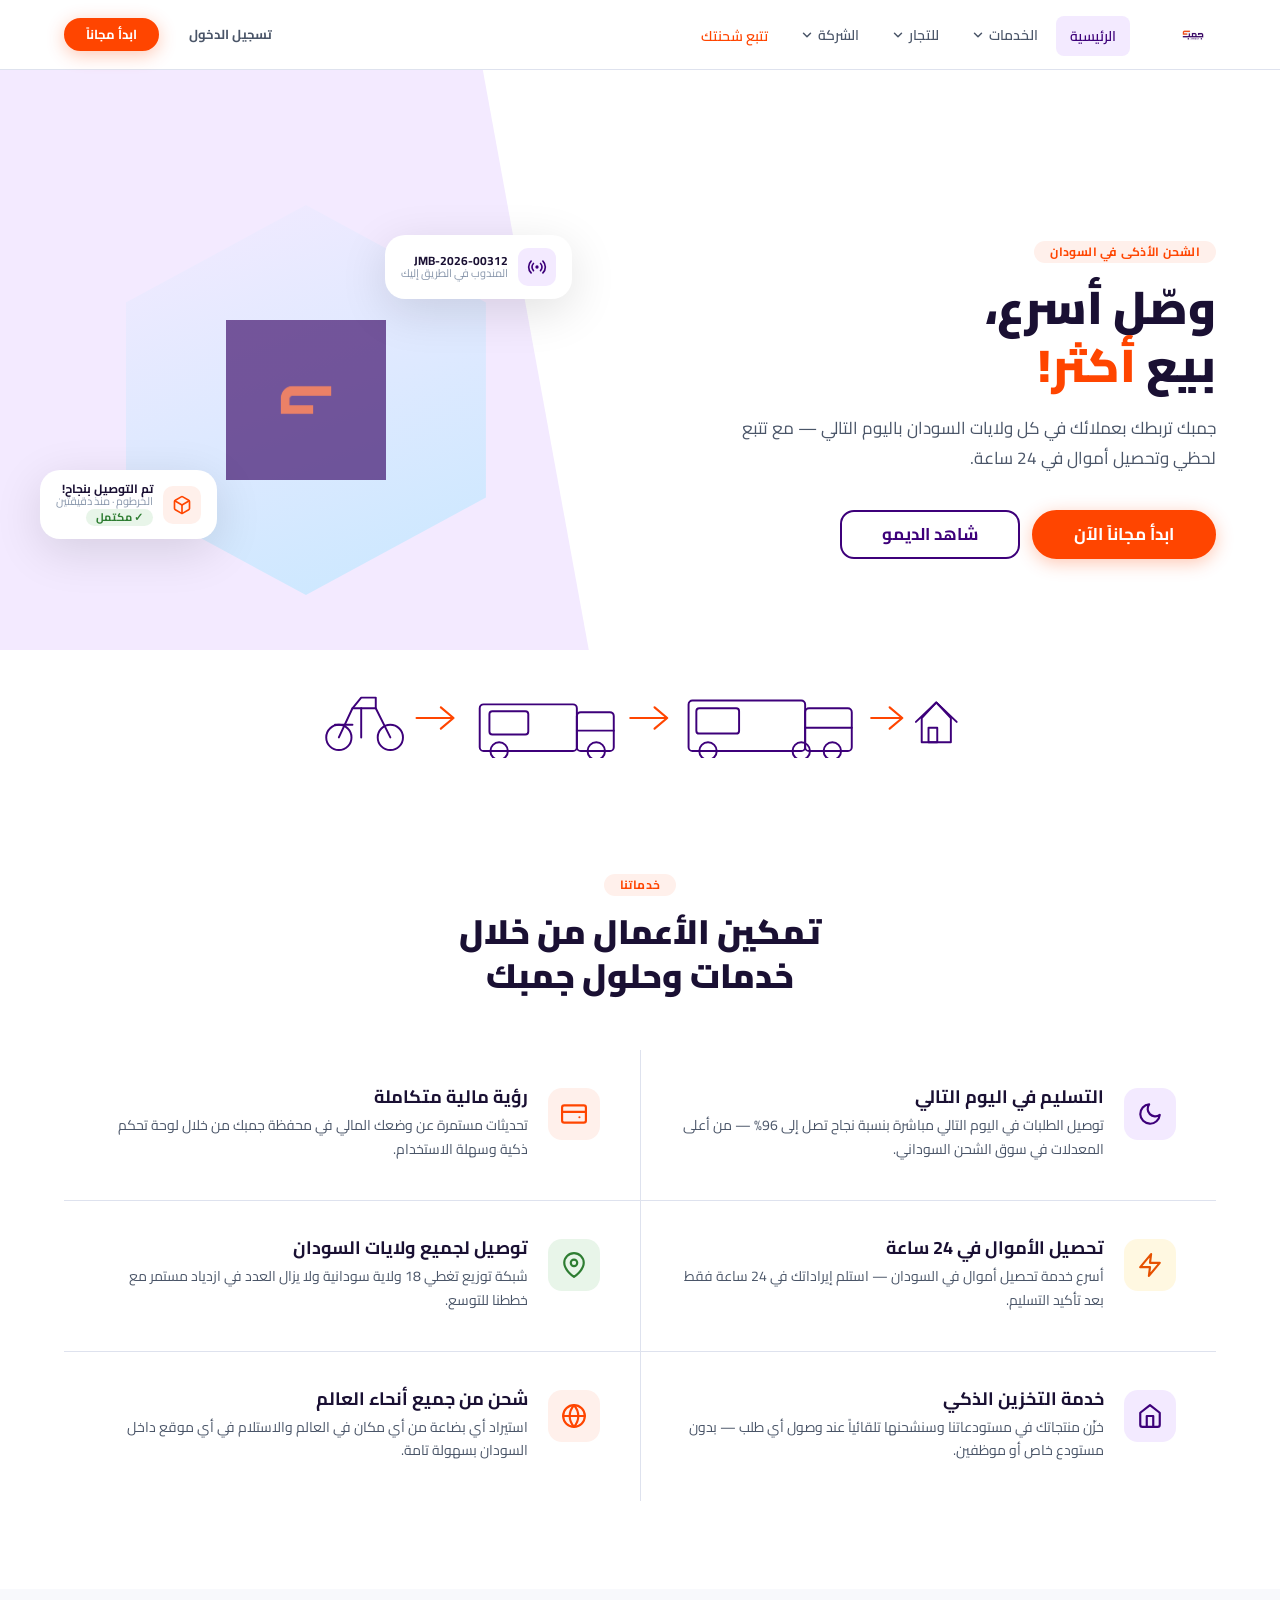
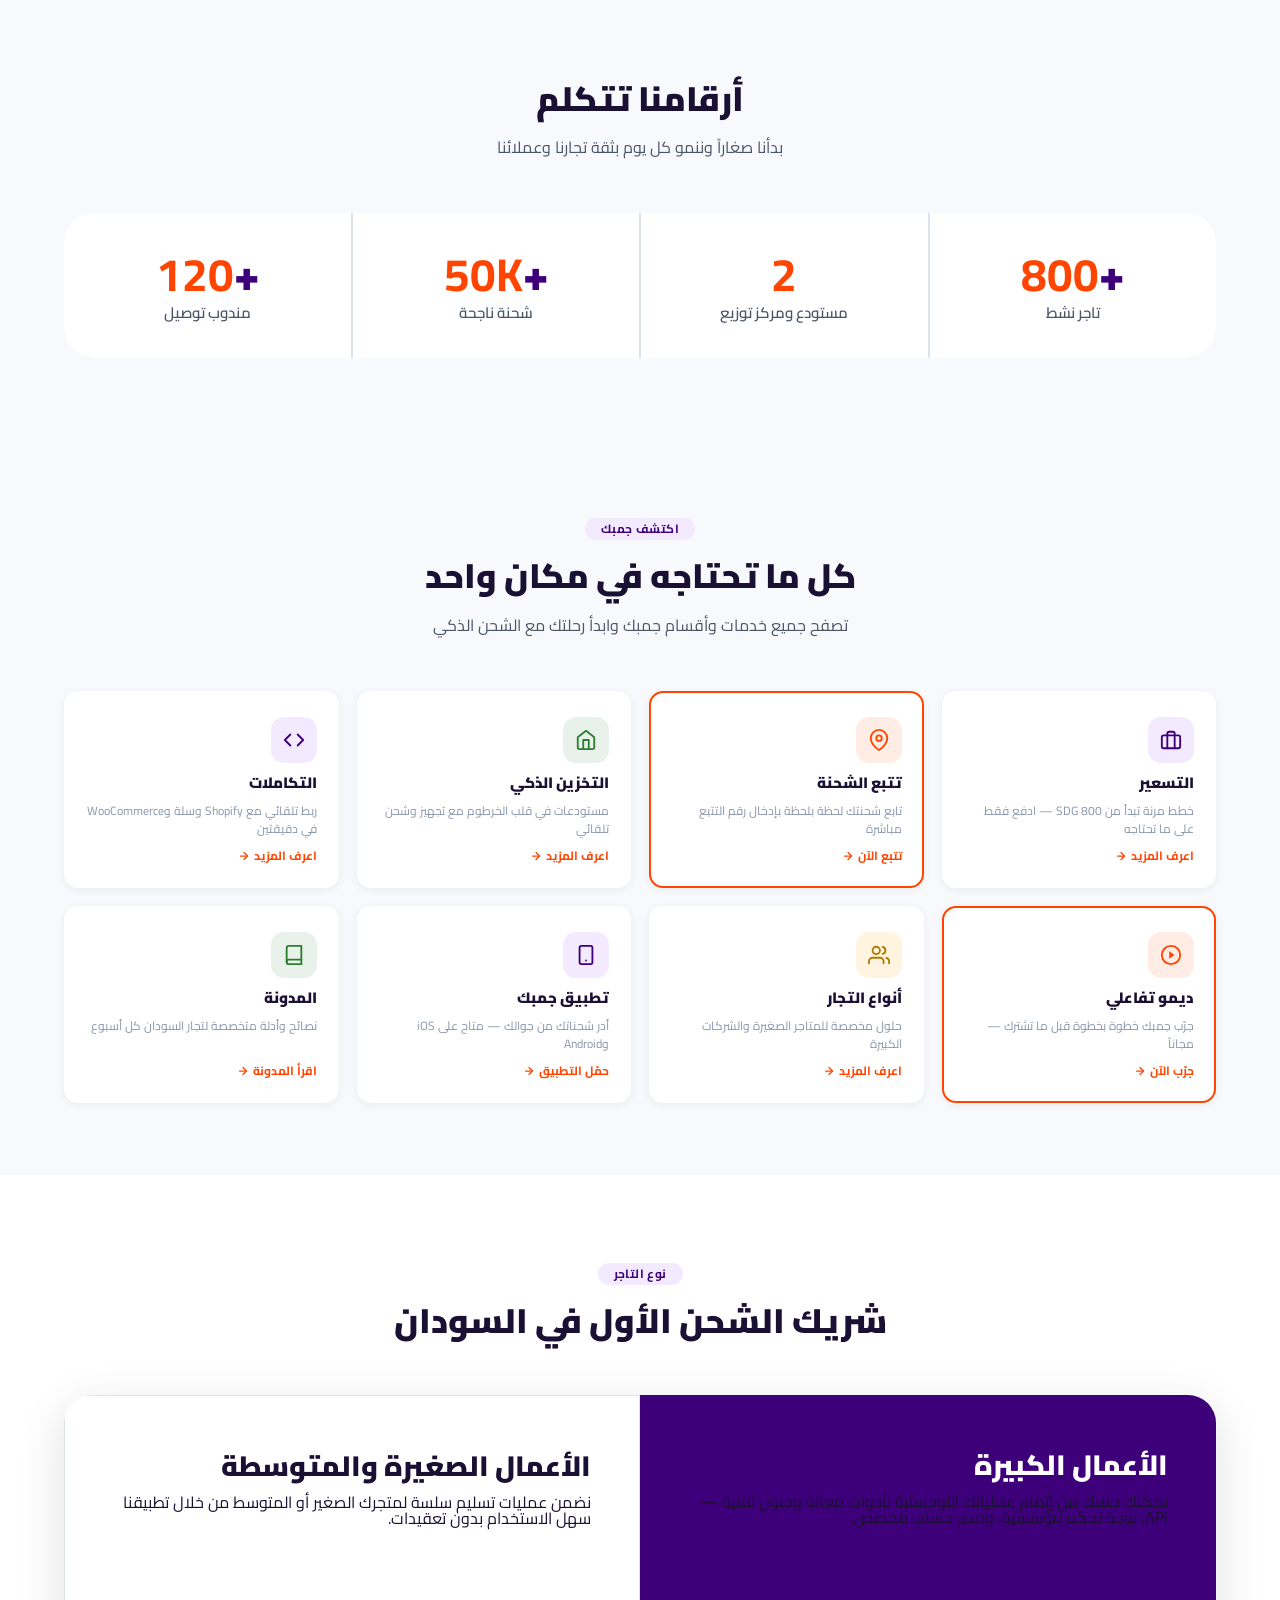
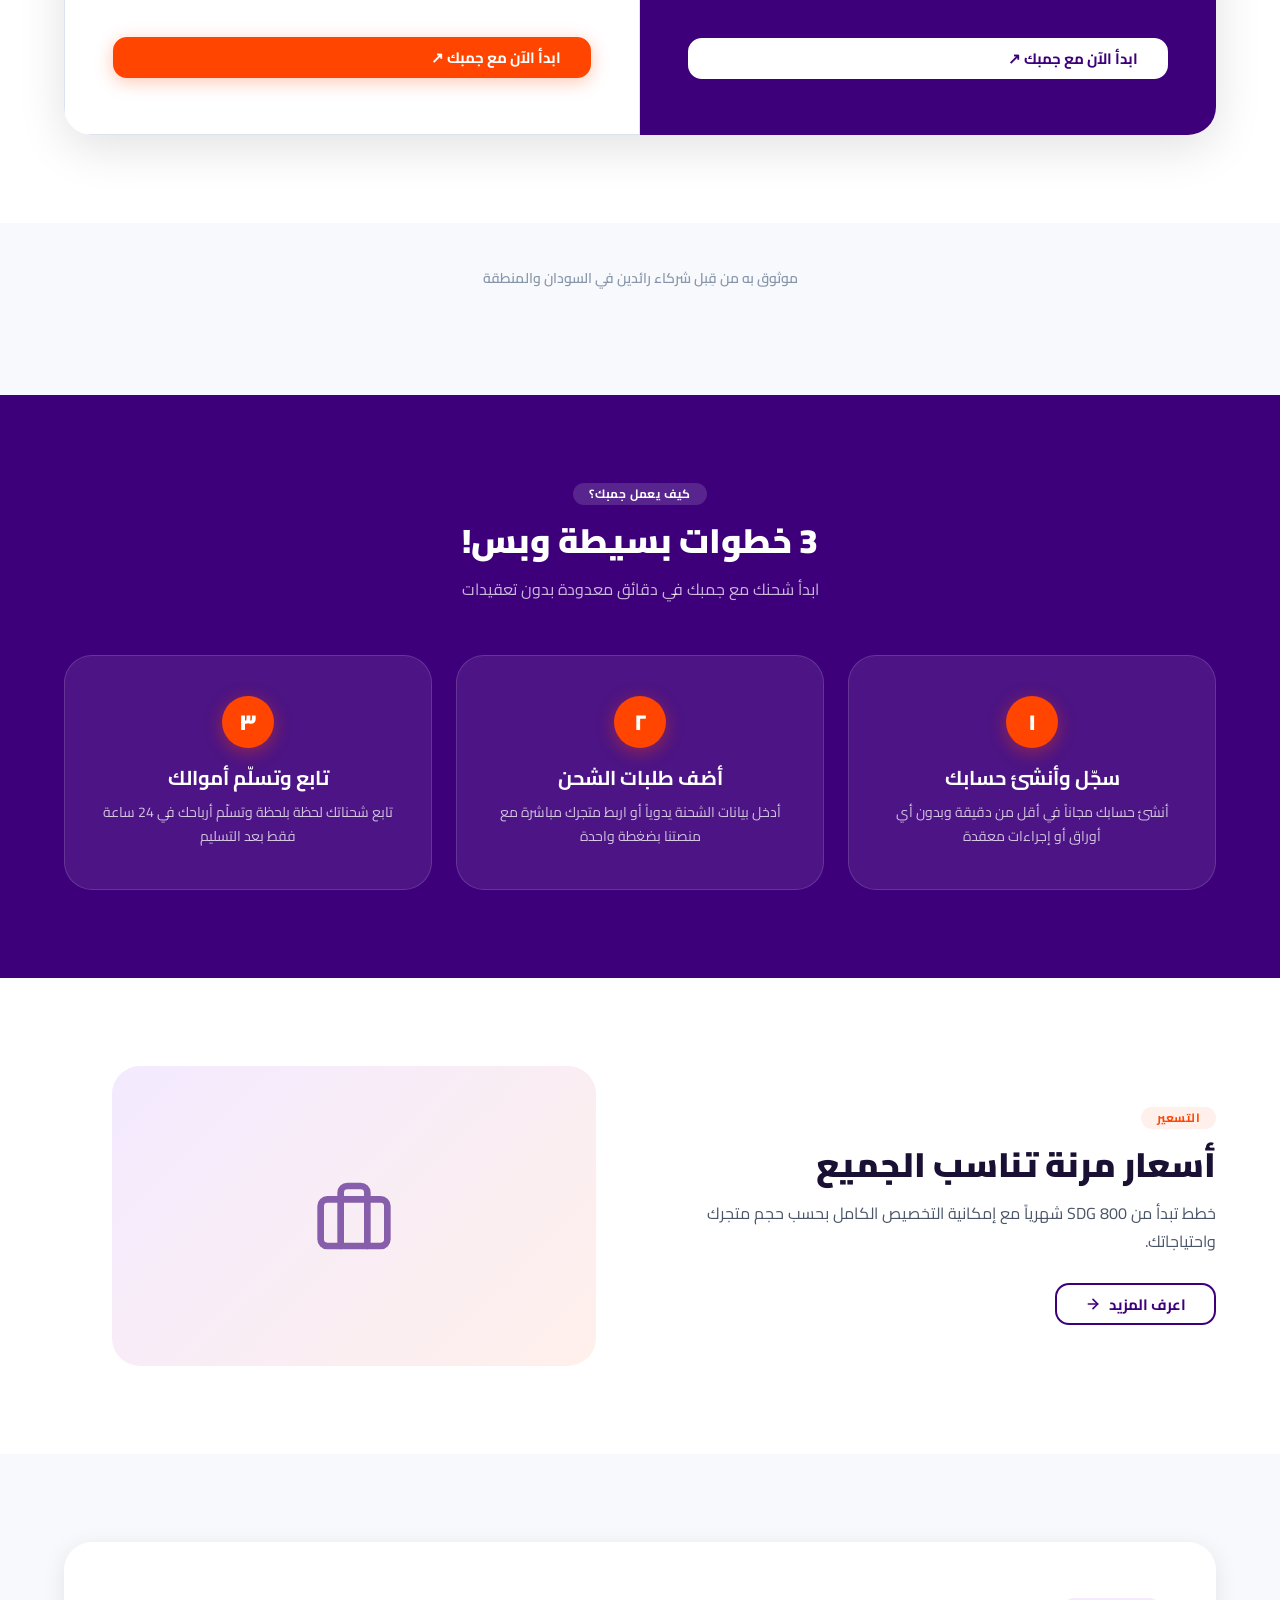
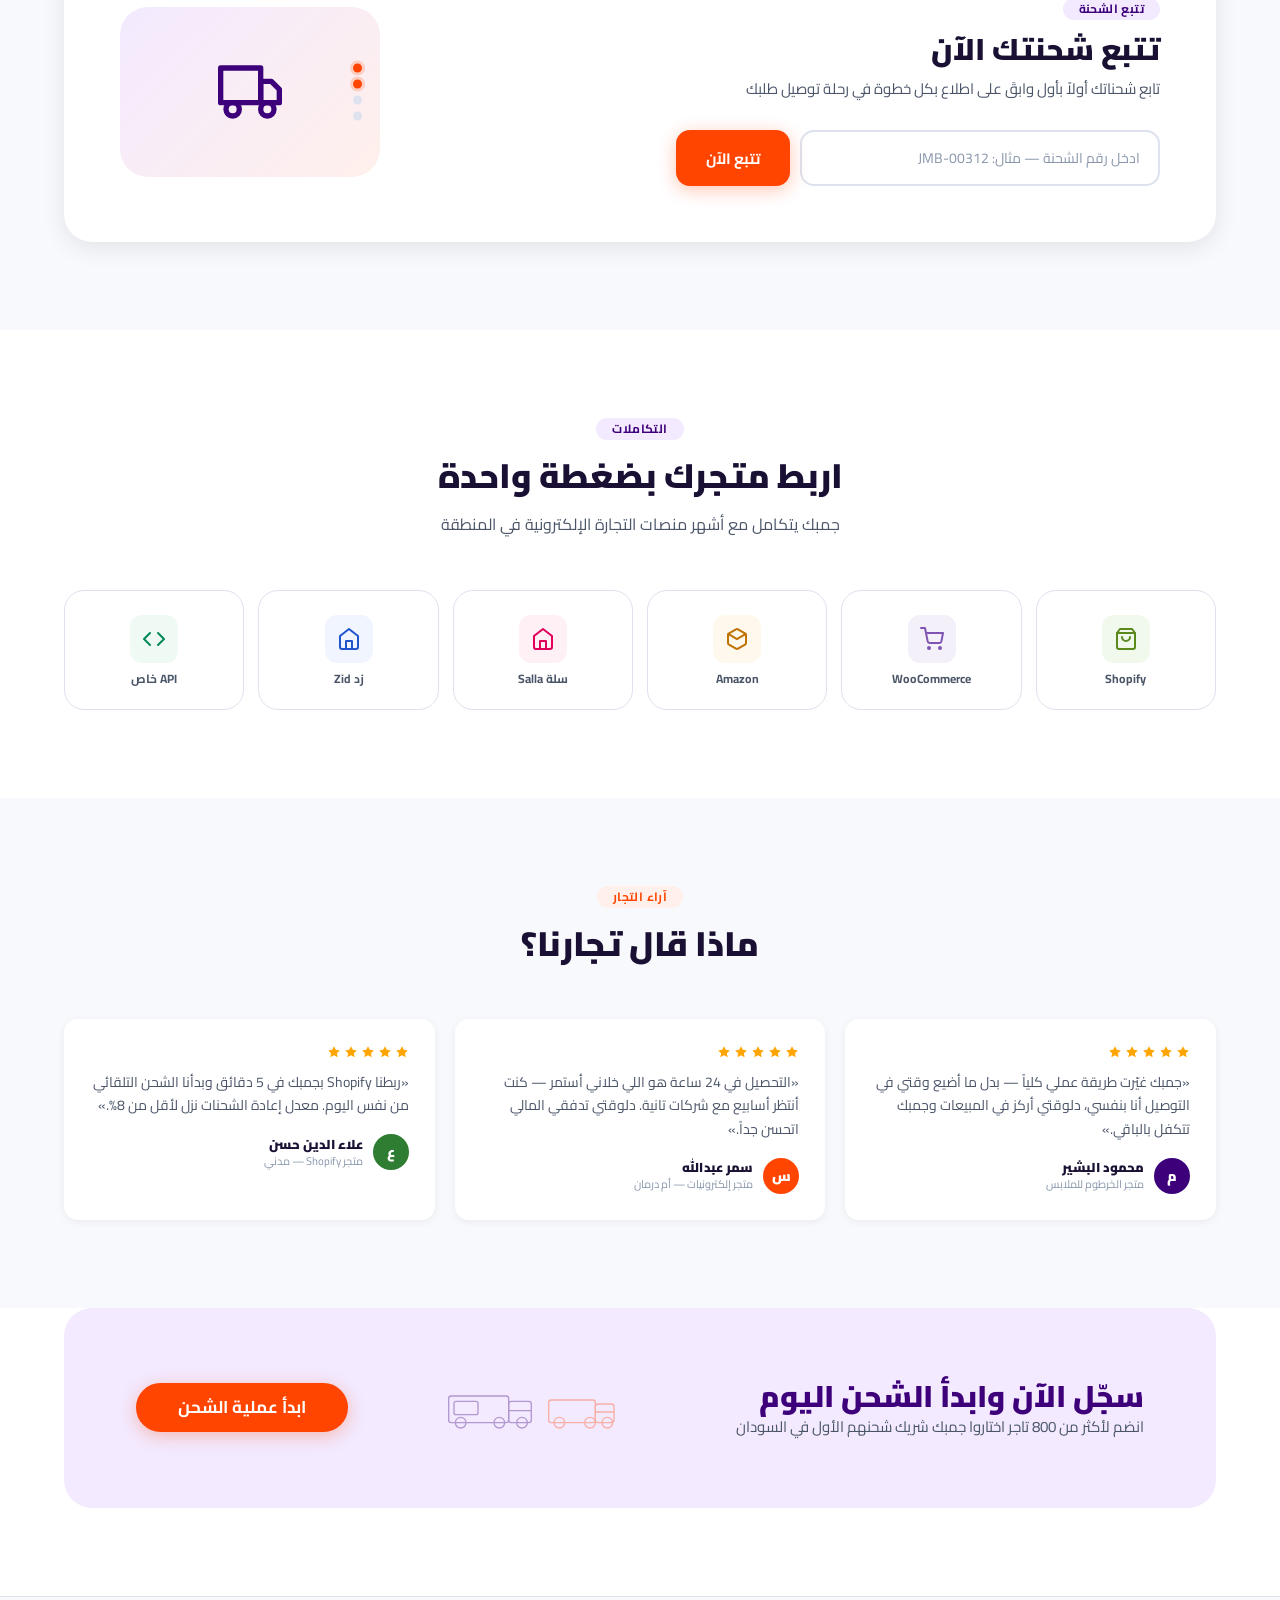
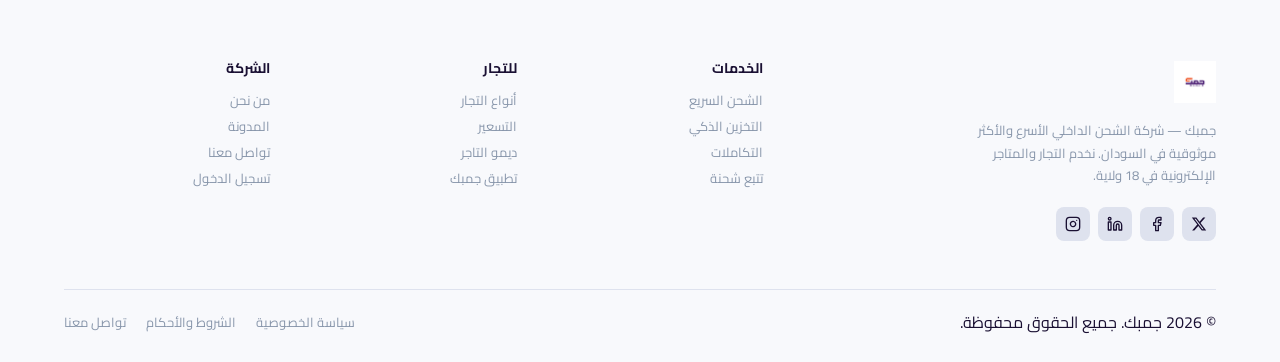
==== index.html @ 905ba047 "🚀 Initial commit — Jambak website (13 pages) Complete Arabic RTL website for Jambak Sudan shipping c" ====
<!DOCTYPE html>
<html lang="ar" dir="rtl">
<head>
  <meta charset="UTF-8" />
  <meta name="viewport" content="width=device-width, initial-scale=1.0" />
  <title>جمبك | شركة الشحن الأولى في السودان</title>
  <link rel="preconnect" href="https://fonts.googleapis.com" />
  <link rel="preconnect" href="https://fonts.gstatic.com" crossorigin />
  <link href="https://fonts.googleapis.com/css2?family=Cairo:wght@400;500;600;700;900&display=swap" rel="stylesheet" />
  <link rel="stylesheet" href="base.css" />

  <svg style="display:none" aria-hidden="true" xmlns="http://www.w3.org/2000/svg">
    <defs>
      <symbol id="ic-moon"      viewBox="0 0 24 24" fill="none" stroke="currentColor" stroke-width="2" stroke-linecap="round" stroke-linejoin="round"><path d="M21 12.79A9 9 0 1 1 11.21 3 7 7 0 0 0 21 12.79z"/></symbol>
      <symbol id="ic-wallet"    viewBox="0 0 24 24" fill="none" stroke="currentColor" stroke-width="2" stroke-linecap="round" stroke-linejoin="round"><rect x="1" y="4" width="22" height="16" rx="2" ry="2"/><line x1="1" y1="10" x2="23" y2="10"/><circle cx="17" cy="15" r="1" fill="currentColor" stroke="none"/></symbol>
      <symbol id="ic-zap"       viewBox="0 0 24 24" fill="none" stroke="currentColor" stroke-width="2" stroke-linecap="round" stroke-linejoin="round"><polygon points="13 2 3 14 12 14 11 22 21 10 12 10 13 2"/></symbol>
      <symbol id="ic-map-pin"   viewBox="0 0 24 24" fill="none" stroke="currentColor" stroke-width="2" stroke-linecap="round" stroke-linejoin="round"><path d="M21 10c0 7-9 13-9 13s-9-6-9-13a9 9 0 0 1 18 0z"/><circle cx="12" cy="10" r="3"/></symbol>
      <symbol id="ic-warehouse" viewBox="0 0 24 24" fill="none" stroke="currentColor" stroke-width="2" stroke-linecap="round" stroke-linejoin="round"><path d="M3 9l9-7 9 7v11a2 2 0 0 1-2 2H5a2 2 0 0 1-2-2z"/><polyline points="9 22 9 12 15 12 15 22"/></symbol>
      <symbol id="ic-globe"     viewBox="0 0 24 24" fill="none" stroke="currentColor" stroke-width="2" stroke-linecap="round" stroke-linejoin="round"><circle cx="12" cy="12" r="10"/><line x1="2" y1="12" x2="22" y2="12"/><path d="M12 2a15.3 15.3 0 0 1 4 10 15.3 15.3 0 0 1-4 10 15.3 15.3 0 0 1-4-10 15.3 15.3 0 0 1 4-10z"/></symbol>
      <symbol id="ic-package"   viewBox="0 0 24 24" fill="none" stroke="currentColor" stroke-width="2" stroke-linecap="round" stroke-linejoin="round"><path d="M21 16V8a2 2 0 0 0-1-1.73l-7-4a2 2 0 0 0-2 0l-7 4A2 2 0 0 0 3 8v8a2 2 0 0 0 1 1.73l7 4a2 2 0 0 0 2 0l7-4A2 2 0 0 0 21 16z"/><polyline points="3.27 6.96 12 12.01 20.73 6.96"/><line x1="12" y1="22.08" x2="12" y2="12"/></symbol>
      <symbol id="ic-signal"    viewBox="0 0 24 24" fill="none" stroke="currentColor" stroke-width="2" stroke-linecap="round" stroke-linejoin="round"><circle cx="12" cy="12" r="2" fill="currentColor" stroke="none"/><path d="M16.24 7.76a6 6 0 0 1 0 8.49"/><path d="M7.76 7.76a6 6 0 0 0 0 8.49"/><path d="M19.07 4.93a10 10 0 0 1 0 14.14"/><path d="M4.93 4.93a10 10 0 0 0 0 14.14"/></symbol>
      <symbol id="ic-truck"     viewBox="0 0 24 24" fill="none" stroke="currentColor" stroke-width="2" stroke-linecap="round" stroke-linejoin="round"><rect x="1" y="3" width="15" height="13"/><polygon points="16 8 20 8 23 11 23 16 16 16 16 8"/><circle cx="5.5" cy="18.5" r="2.5"/><circle cx="18.5" cy="18.5" r="2.5"/></symbol>
      <symbol id="ic-briefcase" viewBox="0 0 24 24" fill="none" stroke="currentColor" stroke-width="2" stroke-linecap="round" stroke-linejoin="round"><rect x="2" y="7" width="20" height="14" rx="2" ry="2"/><path d="M16 21V5a2 2 0 0 0-2-2h-4a2 2 0 0 0-2 2v16"/></symbol>
      <symbol id="ic-check"     viewBox="0 0 24 24" fill="none" stroke="currentColor" stroke-width="3" stroke-linecap="round" stroke-linejoin="round"><polyline points="20 6 9 17 4 12"/></symbol>
      <symbol id="ic-arrow"     viewBox="0 0 24 24" fill="none" stroke="currentColor" stroke-width="2.5" stroke-linecap="round" stroke-linejoin="round"><line x1="5" y1="12" x2="19" y2="12"/><polyline points="12 5 19 12 12 19"/></symbol>
      <symbol id="ic-bag"       viewBox="0 0 24 24" fill="none" stroke="currentColor" stroke-width="2" stroke-linecap="round" stroke-linejoin="round"><path d="M6 2L3 6v14a2 2 0 0 0 2 2h14a2 2 0 0 0 2-2V6l-3-4z"/><line x1="3" y1="6" x2="21" y2="6"/><path d="M16 10a4 4 0 0 1-8 0"/></symbol>
      <symbol id="ic-cart"      viewBox="0 0 24 24" fill="none" stroke="currentColor" stroke-width="2" stroke-linecap="round" stroke-linejoin="round"><circle cx="9" cy="21" r="1"/><circle cx="20" cy="21" r="1"/><path d="M1 1h4l2.68 13.39a2 2 0 0 0 2 1.61h9.72a2 2 0 0 0 2-1.61L23 6H6"/></symbol>
      <symbol id="ic-box"       viewBox="0 0 24 24" fill="none" stroke="currentColor" stroke-width="2" stroke-linecap="round" stroke-linejoin="round"><path d="M21 16V8a2 2 0 0 0-1-1.73l-7-4a2 2 0 0 0-2 0l-7 4A2 2 0 0 0 3 8v8a2 2 0 0 0 1 1.73l7 4a2 2 0 0 0 2 0l7-4A2 2 0 0 0 21 16z"/><polyline points="3.27 6.96 12 12.01 20.73 6.96"/></symbol>
      <symbol id="ic-store"     viewBox="0 0 24 24" fill="none" stroke="currentColor" stroke-width="2" stroke-linecap="round" stroke-linejoin="round"><path d="M3 9l9-7 9 7v11a2 2 0 0 1-2 2H5a2 2 0 0 1-2-2z"/><rect x="9" y="14" width="6" height="8"/></symbol>
      <symbol id="ic-code"      viewBox="0 0 24 24" fill="none" stroke="currentColor" stroke-width="2" stroke-linecap="round" stroke-linejoin="round"><polyline points="16 18 22 12 16 6"/><polyline points="8 6 2 12 8 18"/></symbol>
      <symbol id="ic-x"         viewBox="0 0 24 24" fill="currentColor"><path d="M18.244 2.25h3.308l-7.227 8.26 8.502 11.24H16.17l-5.214-6.817L4.99 21.75H1.68l7.73-8.835L1.254 2.25H8.08l4.713 6.231zm-1.161 17.52h1.833L7.084 4.126H5.117z"/></symbol>
      <symbol id="ic-fb"        viewBox="0 0 24 24" fill="none" stroke="currentColor" stroke-width="2" stroke-linecap="round" stroke-linejoin="round"><path d="M18 2h-3a5 5 0 0 0-5 5v3H7v4h3v8h4v-8h3l1-4h-4V7a1 1 0 0 1 1-1h3z"/></symbol>
      <symbol id="ic-li"        viewBox="0 0 24 24" fill="none" stroke="currentColor" stroke-width="2" stroke-linecap="round" stroke-linejoin="round"><path d="M16 8a6 6 0 0 1 6 6v7h-4v-7a2 2 0 0 0-2-2 2 2 0 0 0-2 2v7h-4v-7a6 6 0 0 1 6-6z"/><rect x="2" y="9" width="4" height="12"/><circle cx="4" cy="4" r="2"/></symbol>
      <symbol id="ic-ig"        viewBox="0 0 24 24" fill="none" stroke="currentColor" stroke-width="2" stroke-linecap="round" stroke-linejoin="round"><rect x="2" y="2" width="20" height="20" rx="5" ry="5"/><path d="M16 11.37A4 4 0 1 1 12.63 8 4 4 0 0 1 16 11.37z"/><line x1="17.5" y1="6.5" x2="17.51" y2="6.5"/></symbol>
      <symbol id="ic-phone"     viewBox="0 0 24 24" fill="none" stroke="currentColor" stroke-width="2" stroke-linecap="round" stroke-linejoin="round"><rect x="5" y="2" width="14" height="20" rx="2" ry="2"/><line x1="12" y1="18" x2="12.01" y2="18"/></symbol>
      <symbol id="ic-book"      viewBox="0 0 24 24" fill="none" stroke="currentColor" stroke-width="2" stroke-linecap="round" stroke-linejoin="round"><path d="M4 19.5A2.5 2.5 0 0 1 6.5 17H20"/><path d="M6.5 2H20v20H6.5A2.5 2.5 0 0 1 4 19.5v-15A2.5 2.5 0 0 1 6.5 2z"/></symbol>
      <symbol id="ic-play"      viewBox="0 0 24 24" fill="currentColor"><circle cx="12" cy="12" r="10" fill="none" stroke="currentColor" stroke-width="2"/><polygon points="10,8 16,12 10,16"/></symbol>
      <symbol id="ic-users"     viewBox="0 0 24 24" fill="none" stroke="currentColor" stroke-width="2" stroke-linecap="round" stroke-linejoin="round"><path d="M17 21v-2a4 4 0 0 0-4-4H5a4 4 0 0 0-4 4v2"/><circle cx="9" cy="7" r="4"/><path d="M23 21v-2a4 4 0 0 0-3-3.87"/><path d="M16 3.13a4 4 0 0 1 0 7.75"/></symbol>
      <symbol id="ic-star"      viewBox="0 0 24 24" fill="currentColor"><polygon points="12 2 15.09 8.26 22 9.27 17 14.14 18.18 21.02 12 17.77 5.82 21.02 7 14.14 2 9.27 8.91 8.26 12 2"/></symbol>
      <symbol id="ic-chevron"   viewBox="0 0 24 24" fill="none" stroke="currentColor" stroke-width="2.5" stroke-linecap="round" stroke-linejoin="round"><polyline points="6 9 12 15 18 9"/></symbol>
    </defs>
  </svg>

  <style>
    /* ── NAV DROPDOWN ── */
    .nav-item-dd { position: relative; }
    .nav-item-dd > a { display: flex; align-items: center; gap: 4px; }
    .nav-item-dd > a svg { width: 14px; height: 14px; transition: transform .2s; }
    .nav-item-dd:hover > a svg { transform: rotate(180deg); }
    .dropdown {
      position: absolute; top: calc(100% + 10px); right: 0;
      background: var(--white); border-radius: var(--radius-md);
      box-shadow: 0 12px 40px rgba(61,0,122,.14);
      border: 1.5px solid var(--gray-mid);
      min-width: 220px; padding: 8px;
      opacity: 0; pointer-events: none; transform: translateY(-8px);
      transition: opacity .2s, transform .2s;
      z-index: 200;
    }
    .nav-item-dd:hover .dropdown { opacity: 1; pointer-events: auto; transform: translateY(0); }
    .dropdown a {
      display: flex; align-items: center; gap: 10px;
      padding: 10px 12px; border-radius: 8px;
      font-size: 13px; font-weight: 700; color: var(--text-mid);
      transition: var(--transition);
    }
    .dropdown a:hover { background: var(--purple-light); color: var(--purple); }
    .dropdown a svg { width: 16px; height: 16px; flex-shrink: 0; }
    .dropdown-sep { height: 1px; background: var(--gray-mid); margin: 6px 0; }

    /* ── HERO ── */
    .hero {
      display: flex; align-items: center; justify-content: space-between;
      padding: 80px 64px 0; min-height: 580px;
      position: relative; overflow: hidden; background: var(--white);
    }
    .hero::after {
      content: ''; position: absolute;
      left: 0; top: 0; bottom: 0; width: 46%;
      background: var(--purple-light);
      clip-path: polygon(0 0, 82% 0, 100% 100%, 0 100%);
      z-index: 0;
    }
    .hero-text { flex: 1; max-width: 520px; position: relative; z-index: 1; }
    .hero-text h1 { font-size: 46px; font-weight: 900; line-height: 1.25; color: var(--text); margin-bottom: 20px; }
    .hero-text h1 em { font-style: normal; color: var(--orange); }
    .hero-text p { font-size: 17px; color: var(--text-mid); line-height: 1.75; margin-bottom: 36px; }
    .hero-btns { display: flex; gap: 12px; flex-wrap: wrap; }

    .hero-visual { flex: 0 0 42%; position: relative; z-index: 1; display: flex; align-items: flex-end; justify-content: center; }
    .hex-frame { width: 360px; height: 390px; clip-path: polygon(50% 0%,100% 25%,100% 75%,50% 100%,0% 75%,0% 25%); overflow: hidden; background: var(--gray); display: flex; align-items: center; justify-content: center; }
    .hex-frame-inner { width: 100%; height: 100%; background: linear-gradient(160deg, var(--purple-light) 0%, #c9e8ff 100%); display: flex; align-items: center; justify-content: center; }
    .hex-frame-inner img { width: 160px; opacity: .65; }

    .hero-tag { position: absolute; background: var(--white); border-radius: var(--radius-lg); padding: 13px 16px; box-shadow: var(--shadow-lg); display: flex; align-items: center; gap: 10px; animation: float 3s ease-in-out infinite; }
    .hero-tag.t1 { bottom: 56px; left: -24px; }
    .hero-tag.t2 { top: 30px; right: -24px; animation-delay: 1.5s; }
    .htag-icon { width: 38px; height: 38px; border-radius: 10px; display: flex; align-items: center; justify-content: center; flex-shrink: 0; }
    .htag-icon svg { width: 20px; height: 20px; }
    .htag-icon.orange { background: var(--orange-light); color: var(--orange); }
    .htag-icon.purple { background: var(--purple-light); color: var(--purple); }
    .htag-info h5 { font-size: 12px; font-weight: 700; color: var(--text); margin-bottom: 1px; }
    .htag-info p  { font-size: 11px; color: var(--text-light); }
    @keyframes float { 0%,100%{transform:translateY(0)} 50%{transform:translateY(-9px)} }

    /* ── DELIVERY BAR ── */
    .delivery-bar { display: flex; align-items: center; justify-content: center; padding: 28px 64px; background: var(--white); }
    .delivery-bar svg { width: min(680px,90vw); height: 80px; }

    /* ── SERVICES GRID ── */
    .services-grid { display: grid; grid-template-columns: 1fr 1fr; column-gap: 0; row-gap: 0; }
    .svc-item { display: flex; gap: 20px; align-items: flex-start; padding: 38px 40px; border-bottom: 1px solid var(--gray-mid); }
    .svc-item:nth-child(odd)  { border-left: 1px solid var(--gray-mid); }
    .svc-item:nth-last-child(-n+2) { border-bottom: 0; }
    .svc-icon { width: 52px; height: 52px; min-width: 52px; border-radius: 14px; display: flex; align-items: center; justify-content: center; }
    .svc-icon svg { width: 26px; height: 26px; }
    .svc-text h3 { font-size: 18px; font-weight: 700; color: var(--text); margin-bottom: 8px; }
    .svc-text p  { font-size: 14px; color: var(--text-mid); line-height: 1.7; }

    /* ── STATS ── */
    .stats-wrap { display: grid; grid-template-columns: repeat(4,1fr); gap: 2px; background: var(--gray-mid); border-radius: var(--radius-xl); overflow: hidden; }

    /* ── PAGES SHOWCASE ── */
    .pages-showcase { padding: 72px 64px; background: var(--bg); }
    .pages-grid { display: grid; grid-template-columns: repeat(4,1fr); gap: 18px; }
    .page-card {
      background: var(--white); border-radius: var(--radius-md);
      padding: 24px 20px; box-shadow: var(--shadow-sm);
      text-decoration: none; color: inherit;
      transition: transform var(--transition), box-shadow var(--transition), border-color var(--transition);
      border: 2px solid transparent;
      display: flex; flex-direction: column; gap: 12px;
    }
    .page-card:hover { transform: translateY(-4px); box-shadow: var(--shadow-md); border-color: var(--purple-light); }
    .page-card.featured-page { border-color: var(--orange); }
    .page-card.featured-page:hover { border-color: var(--orange-dim); }
    .pc-icon { width: 46px; height: 46px; border-radius: 13px; display: flex; align-items: center; justify-content: center; }
    .pc-icon svg { width: 22px; height: 22px; }
    .pc-icon.purple { background: var(--purple-light); color: var(--purple); }
    .pc-icon.orange { background: rgba(255,69,0,.1); color: var(--orange); }
    .pc-icon.green  { background: rgba(46,125,50,.1); color: #2E7D32; }
    .pc-icon.yellow { background: rgba(255,165,0,.12); color: #b07800; }
    .page-card h3 { font-size: 15px; font-weight: 900; color: var(--text); }
    .page-card p  { font-size: 12px; color: var(--text-light); line-height: 1.5; flex: 1; }
    .page-card .pc-link { font-size: 12px; font-weight: 700; color: var(--orange); display: flex; align-items: center; gap: 4px; }
    .page-card .pc-link svg { width: 12px; height: 12px; }

    /* ── PRICING CARDS ── */
    .pricing-cards { display: grid; grid-template-columns: 1fr 1fr; border-radius: var(--radius-xl); overflow: hidden; box-shadow: var(--shadow-lg); }
    .p-card { padding: 56px 48px; display: flex; flex-direction: column; justify-content: space-between; min-height: 340px; }
    .p-card.dark  { background: var(--purple); }
    .p-card.light { background: var(--white); border: 1.5px solid var(--gray-mid); }
    .p-card h2 { font-size: 28px; font-weight: 900; margin-bottom: 14px; }
    .p-card.dark h2  { color: var(--white); }
    .p-card.light h2 { color: var(--text); }
    .p-card > p { font-size: 15px; line-height: 1.75; margin-bottom: 28px; }
    .p-card.dark  > p { color: rgba(255,255,255,.72); }
    .p-card.light > p { color: var(--text-mid); }

    /* ── PRICING FLEX ── */
    .pricing-flex { display: flex; align-items: center; gap: 60px; }
    .pricing-visual { flex: 0 0 42%; height: 300px; background: linear-gradient(135deg, var(--purple-light), var(--orange-light)); border-radius: var(--radius-xl); display: flex; align-items: center; justify-content: center; }
    .pricing-visual svg { width: 80px; height: 80px; color: var(--purple); opacity: .6; }

    /* ── TRACK BOX ── */
    .track-box { background: var(--white); border-radius: var(--radius-xl); box-shadow: var(--shadow-md); padding: 56px; display: flex; align-items: center; gap: 56px; }
    .track-content { flex: 1; }
    .track-content h2 { font-size: 30px; font-weight: 900; margin-bottom: 12px; }
    .track-content p  { font-size: 15px; color: var(--text-mid); line-height: 1.75; margin-bottom: 28px; }
    .track-form { display: flex; gap: 10px; }
    .track-visual { flex: 0 0 260px; }
    .track-svg-box { width: 260px; height: 170px; background: linear-gradient(135deg, var(--purple-light), var(--orange-light)); border-radius: var(--radius-xl); display: flex; align-items: center; justify-content: center; position: relative; }
    .track-svg-box svg.truck-icon { width: 64px; height: 64px; color: var(--purple); }
    .track-dots { position: absolute; right: 18px; top: 50%; transform: translateY(-50%); display: flex; flex-direction: column; gap: 7px; }
    .dot { width: 9px; height: 9px; border-radius: 50%; background: var(--gray-mid); }
    .dot.on { background: var(--orange); box-shadow: 0 0 0 3px rgba(255,69,0,.2); }

    /* ── INTEGRATIONS ── */
    .integ-grid { display: grid; grid-template-columns: repeat(6,1fr); gap: 14px; margin-top: 48px; }
    .integ-card { background: var(--white); border: 1.5px solid var(--gray-mid); border-radius: var(--radius-lg); padding: 24px 14px; text-align: center; transition: var(--transition); cursor: pointer; text-decoration: none; display: block; }
    .integ-card:hover { border-color: var(--orange); box-shadow: 0 6px 22px rgba(255,69,0,.12); transform: translateY(-4px); }
    .integ-card .ic-wrap { width: 48px; height: 48px; border-radius: 12px; margin: 0 auto 10px; display: flex; align-items: center; justify-content: center; }
    .integ-card .ic-wrap svg { width: 24px; height: 24px; }
    .integ-card p { font-size: 12px; font-weight: 700; color: var(--text-mid); }

    /* ── HOW IT WORKS ── */
    .steps-grid { display: grid; grid-template-columns: repeat(3,1fr); gap: 24px; }
    .step-card { background: rgba(255,255,255,.08); border: 1px solid rgba(255,255,255,.14); border-radius: var(--radius-xl); padding: 40px 30px; text-align: center; transition: var(--transition); }
    .step-card:hover { background: rgba(255,255,255,.14); transform: translateY(-6px); }
    .step-num { width: 52px; height: 52px; border-radius: 50%; background: var(--orange); display: flex; align-items: center; justify-content: center; font-size: 22px; font-weight: 900; color: var(--white); margin: 0 auto 20px; box-shadow: 0 4px 18px rgba(255,69,0,.4); }
    .step-card h3 { font-size: 20px; font-weight: 700; color: var(--white); margin-bottom: 12px; }
    .step-card p  { font-size: 14px; color: rgba(255,255,255,.75); line-height: 1.75; }

    /* ── TESTIMONIALS ── */
    .testi-row { display: grid; grid-template-columns: repeat(3,1fr); gap: 20px; }
    .testi-card { background: var(--white); padding: 26px; border-radius: var(--radius-md); box-shadow: var(--shadow-sm); }
    .testi-stars { display: flex; gap: 3px; margin-bottom: 12px; }
    .testi-stars svg { width: 14px; height: 14px; fill: var(--yellow); color: var(--yellow); }
    .testi-card p { font-size: 14px; color: var(--text-mid); line-height: 1.7; margin-bottom: 16px; }
    .testi-author { display: flex; align-items: center; gap: 10px; }
    .testi-av { width: 36px; height: 36px; border-radius: 50%; display: flex; align-items: center; justify-content: center; font-weight: 900; font-size: 14px; color: var(--white); flex-shrink: 0; }
    .testi-author strong { font-size: 13px; display: block; font-weight: 900; }
    .testi-author span   { font-size: 11px; color: var(--text-light); }

    /* ── RESPONSIVE ── */
    @media (max-width: 1024px) {
      .hero { flex-direction: column; gap: 40px; padding: 60px 28px 40px; }
      .hero::after { display: none; }
      .hero-text { text-align: center; }
      .hero-text h1 { font-size: 34px; }
      .hero-tag.t1 { bottom: 10px; left: 0; }
      .hero-tag.t2 { top: 10px; right: 0; }
      .services-grid { grid-template-columns: 1fr; }
      .svc-item:nth-child(odd) { border-left: none; }
      .svc-item { padding: 28px 20px; }
      .stats-wrap { grid-template-columns: repeat(2,1fr); }
      .pricing-cards { grid-template-columns: 1fr; }
      .pricing-flex { flex-direction: column; }
      .pricing-visual { display: none; }
      .track-box { flex-direction: column; padding: 32px; }
      .track-visual { display: none; }
      .integ-grid { grid-template-columns: repeat(3,1fr); }
      .steps-grid { grid-template-columns: 1fr; }
      .pages-grid { grid-template-columns: repeat(2,1fr); }
      .testi-row  { grid-template-columns: 1fr; }
      .nav-item-dd .dropdown { right: auto; left: 0; }
    }
    @media (max-width: 640px) {
      .pages-grid { grid-template-columns: 1fr 1fr; }
      .pages-showcase { padding: 48px 20px; }
    }
  </style>
</head>
<body>

<!-- ══ NAVBAR ══ -->
<nav class="nav">
  <div class="nav-logo"><img src="جمبك.jpg" alt="جمبك"/></div>
  <ul class="nav-links">
    <li><a href="index.html" class="active">الرئيسية</a></li>

    <li class="nav-item-dd">
      <a href="#">الخدمات <svg><use href="#ic-chevron"/></svg></a>
      <div class="dropdown">
        <a href="index.html#services"><svg><use href="#ic-truck"/></svg> الشحن السريع</a>
        <a href="storage.html"><svg><use href="#ic-warehouse"/></svg> التخزين الذكي</a>
        <a href="integrations.html"><svg><use href="#ic-code"/></svg> التكاملات</a>
        <a href="tracking.html"><svg><use href="#ic-map-pin"/></svg> تتبع الشحنة</a>
      </div>
    </li>

    <li class="nav-item-dd">
      <a href="#">للتجار <svg><use href="#ic-chevron"/></svg></a>
      <div class="dropdown">
        <a href="merchant.html"><svg><use href="#ic-users"/></svg> أنواع التجار</a>
        <a href="demo.html"><svg><use href="#ic-play"/></svg> ديمو تفاعلي</a>
        <a href="pricing.html"><svg><use href="#ic-briefcase"/></svg> التسعير</a>
        <a href="app.html"><svg><use href="#ic-phone"/></svg> تطبيق جمبك</a>
      </div>
    </li>

    <li class="nav-item-dd">
      <a href="#">الشركة <svg><use href="#ic-chevron"/></svg></a>
      <div class="dropdown">
        <a href="about.html"><svg><use href="#ic-users"/></svg> من نحن</a>
        <a href="blog.html"><svg><use href="#ic-book"/></svg> المدونة</a>
        <a href="contact.html"><svg><use href="#ic-phone"/></svg> تواصل معنا</a>
      </div>
    </li>

    <li><a href="tracking.html" class="highlight">تتبع شحنتك</a></li>
  </ul>
  <div class="nav-actions">
    <a href="login.html"    class="btn btn-ghost btn-sm">تسجيل الدخول</a>
    <a href="register.html" class="btn btn-primary btn-sm btn-pill">ابدأ مجاناً</a>
  </div>
</nav>

<!-- ══ HERO ══ -->
<section class="hero" id="hero">
  <div class="hero-text">
    <span class="sec-tag orange" style="margin-bottom:16px">الشحن الأذكى في السودان</span>
    <h1>وصّل أسرع،<br/>بيع <em>أكثر!</em></h1>
    <p>جمبك تربطك بعملائك في كل ولايات السودان باليوم التالي — مع تتبع لحظي وتحصيل أموال في 24 ساعة.</p>
    <div class="hero-btns">
      <a href="register.html" class="btn btn-primary btn-lg btn-pill">ابدأ مجاناً الآن</a>
      <a href="demo.html"     class="btn btn-outline btn-lg">شاهد الديمو</a>
    </div>
  </div>

  <div class="hero-visual">
    <div class="hex-frame">
      <div class="hex-frame-inner">
        <img src="IMG_4994.JPG" alt="جمبك"/>
      </div>
    </div>
    <div class="hero-tag t1">
      <div class="htag-icon orange"><svg><use href="#ic-package"/></svg></div>
      <div class="htag-info">
        <h5>تم التوصيل بنجاح!</h5>
        <p>الخرطوم · منذ دقيقتين</p>
        <span class="badge green">✓ مكتمل</span>
      </div>
    </div>
    <div class="hero-tag t2">
      <div class="htag-icon purple"><svg><use href="#ic-signal"/></svg></div>
      <div class="htag-info">
        <h5>JMB-2026-00312</h5>
        <p>المندوب في الطريق إليك</p>
      </div>
    </div>
  </div>
</section>

<!-- ══ DELIVERY BAR ══ -->
<div class="delivery-bar">
  <svg viewBox="0 0 700 80" fill="none" xmlns="http://www.w3.org/2000/svg" aria-hidden="true">
    <g stroke="#3D007A" stroke-width="2" stroke-linecap="round" stroke-linejoin="round">
      <circle cx="40" cy="60" r="13"/><circle cx="93" cy="60" r="13"/>
      <path d="M40 60 L54 30 L78 30 L93 60"/><path d="M54 30 L63 19 L78 19 L78 30"/><path d="M63 30 L63 60"/><path d="M36 47 L54 47"/>
    </g>
    <path d="M120 40 L158 40 M145 29 L158 40 L145 51" stroke="#FF4500" stroke-width="2.2" stroke-linecap="round" stroke-linejoin="round"/>
    <g stroke="#3D007A" stroke-width="2" stroke-linecap="round" stroke-linejoin="round">
      <rect x="185" y="26" width="100" height="48" rx="4"/><rect x="285" y="34" width="38" height="40" rx="4"/>
      <circle cx="205" cy="74" r="9"/><circle cx="305" cy="74" r="9"/>
      <line x1="285" y1="53" x2="323" y2="53"/><rect x="195" y="33" width="40" height="24" rx="3"/>
    </g>
    <path d="M340 40 L378 40 M365 29 L378 40 L365 51" stroke="#FF4500" stroke-width="2.2" stroke-linecap="round" stroke-linejoin="round"/>
    <g stroke="#3D007A" stroke-width="2" stroke-linecap="round" stroke-linejoin="round">
      <rect x="400" y="22" width="120" height="52" rx="4"/><rect x="520" y="30" width="48" height="44" rx="4"/>
      <circle cx="420" cy="74" r="9"/><circle cx="516" cy="74" r="9"/><circle cx="548" cy="74" r="9"/>
      <line x1="520" y1="50" x2="568" y2="50"/><rect x="408" y="30" width="44" height="26" rx="3"/>
    </g>
    <path d="M588 40 L620 40 M607 29 L620 40 L607 51" stroke="#FF4500" stroke-width="2.2" stroke-linecap="round" stroke-linejoin="round"/>
    <g stroke="#3D007A" stroke-width="2" stroke-linecap="round" stroke-linejoin="round">
      <path d="M640 65 L640 40 L655 24 L670 40 L670 65 Z"/><rect x="647" y="50" width="9" height="15"/><path d="M634 44 L655 24 L676 44"/>
    </g>
  </svg>
</div>

<!-- ══ SERVICES ══ -->
<section class="section" id="services">
  <div class="sec-header center">
    <span class="sec-tag orange">خدماتنا</span>
    <h2 class="sec-title">تمكين الأعمال من خلال<br/>خدمات وحلول جمبك</h2>
  </div>
  <div class="services-grid">
    <div class="svc-item">
      <div class="svc-icon icon-box purple"><svg><use href="#ic-moon"/></svg></div>
      <div class="svc-text">
        <h3>التسليم في اليوم التالي</h3>
        <p>توصيل الطلبات في اليوم التالي مباشرة بنسبة نجاح تصل إلى 96% — من أعلى المعدلات في سوق الشحن السوداني.</p>
      </div>
    </div>
    <div class="svc-item">
      <div class="svc-icon icon-box orange"><svg><use href="#ic-wallet"/></svg></div>
      <div class="svc-text">
        <h3>رؤية مالية متكاملة</h3>
        <p>تحديثات مستمرة عن وضعك المالي في محفظة جمبك من خلال لوحة تحكم ذكية وسهلة الاستخدام.</p>
      </div>
    </div>
    <div class="svc-item">
      <div class="svc-icon icon-box yellow"><svg><use href="#ic-zap"/></svg></div>
      <div class="svc-text">
        <h3>تحصيل الأموال في 24 ساعة</h3>
        <p>أسرع خدمة تحصيل أموال في السودان — استلم إيراداتك في 24 ساعة فقط بعد تأكيد التسليم.</p>
      </div>
    </div>
    <div class="svc-item">
      <div class="svc-icon icon-box green"><svg><use href="#ic-map-pin"/></svg></div>
      <div class="svc-text">
        <h3>توصيل لجميع ولايات السودان</h3>
        <p>شبكة توزيع تغطي 18 ولاية سودانية ولا يزال العدد في ازدياد مستمر مع خططنا للتوسع.</p>
      </div>
    </div>
    <div class="svc-item">
      <div class="svc-icon icon-box purple"><svg><use href="#ic-warehouse"/></svg></div>
      <div class="svc-text">
        <h3>خدمة التخزين الذكي</h3>
        <p>خزّن منتجاتك في مستودعاتنا وسنشحنها تلقائياً عند وصول أي طلب — بدون مستودع خاص أو موظفين.</p>
      </div>
    </div>
    <div class="svc-item">
      <div class="svc-icon icon-box orange"><svg><use href="#ic-globe"/></svg></div>
      <div class="svc-text">
        <h3>شحن من جميع أنحاء العالم</h3>
        <p>استيراد أي بضاعة من أي مكان في العالم والاستلام في أي موقع داخل السودان بسهولة تامة.</p>
      </div>
    </div>
  </div>
</section>

<!-- ══ STATS ══ -->
<section class="section bg-gray" style="padding-top:0">
  <div class="sec-header center" style="padding-top:88px">
    <h2 class="sec-title">أرقامنا تتكلم</h2>
    <p class="sec-sub">بدأنا صغاراً وننمو كل يوم بثقة تجارنا وعملائنا</p>
  </div>
  <div class="stats-wrap">
    <div class="stat-box">
      <div class="stat-num">+<b>800</b></div>
      <div class="stat-lbl">تاجر نشط</div>
    </div>
    <div class="stat-box">
      <div class="stat-num"><b>2</b></div>
      <div class="stat-lbl">مستودع ومركز توزيع</div>
    </div>
    <div class="stat-box">
      <div class="stat-num">+<b>50K</b></div>
      <div class="stat-lbl">شحنة ناجحة</div>
    </div>
    <div class="stat-box">
      <div class="stat-num">+<b>120</b></div>
      <div class="stat-lbl">مندوب توصيل</div>
    </div>
  </div>
</section>

<!-- ══ PAGES SHOWCASE ══ -->
<div class="pages-showcase">
  <div class="sec-header center">
    <span class="sec-tag purple">اكتشف جمبك</span>
    <h2 class="sec-title">كل ما تحتاجه في مكان واحد</h2>
    <p class="sec-sub">تصفح جميع خدمات وأقسام جمبك وابدأ رحلتك مع الشحن الذكي</p>
  </div>
  <div class="pages-grid">
    <a href="pricing.html" class="page-card">
      <div class="pc-icon purple"><svg><use href="#ic-briefcase"/></svg></div>
      <h3>التسعير</h3>
      <p>خطط مرنة تبدأ من 800 SDG — ادفع فقط على ما تحتاجه</p>
      <span class="pc-link">اعرف المزيد <svg><use href="#ic-arrow"/></svg></span>
    </a>
    <a href="tracking.html" class="page-card featured-page">
      <div class="pc-icon orange"><svg><use href="#ic-map-pin"/></svg></div>
      <h3>تتبع الشحنة</h3>
      <p>تابع شحنتك لحظة بلحظة بإدخال رقم التتبع مباشرة</p>
      <span class="pc-link">تتبع الآن <svg><use href="#ic-arrow"/></svg></span>
    </a>
    <a href="storage.html" class="page-card">
      <div class="pc-icon green"><svg><use href="#ic-warehouse"/></svg></div>
      <h3>التخزين الذكي</h3>
      <p>مستودعات في قلب الخرطوم مع تجهيز وشحن تلقائي</p>
      <span class="pc-link">اعرف المزيد <svg><use href="#ic-arrow"/></svg></span>
    </a>
    <a href="integrations.html" class="page-card">
      <div class="pc-icon purple"><svg><use href="#ic-code"/></svg></div>
      <h3>التكاملات</h3>
      <p>ربط تلقائي مع Shopify وسلة وWooCommerce في دقيقتين</p>
      <span class="pc-link">اعرف المزيد <svg><use href="#ic-arrow"/></svg></span>
    </a>
    <a href="demo.html" class="page-card featured-page">
      <div class="pc-icon orange"><svg><use href="#ic-play"/></svg></div>
      <h3>ديمو تفاعلي</h3>
      <p>جرّب جمبك خطوة بخطوة قبل ما تشترك — مجاناً</p>
      <span class="pc-link">جرّب الآن <svg><use href="#ic-arrow"/></svg></span>
    </a>
    <a href="merchant.html" class="page-card">
      <div class="pc-icon yellow"><svg><use href="#ic-users"/></svg></div>
      <h3>أنواع التجار</h3>
      <p>حلول مخصصة للمتاجر الصغيرة والشركات الكبيرة</p>
      <span class="pc-link">اعرف المزيد <svg><use href="#ic-arrow"/></svg></span>
    </a>
    <a href="app.html" class="page-card">
      <div class="pc-icon purple"><svg><use href="#ic-phone"/></svg></div>
      <h3>تطبيق جمبك</h3>
      <p>أدر شحناتك من جوالك — متاح على iOS وAndroid</p>
      <span class="pc-link">حمّل التطبيق <svg><use href="#ic-arrow"/></svg></span>
    </a>
    <a href="blog.html" class="page-card">
      <div class="pc-icon green"><svg><use href="#ic-book"/></svg></div>
      <h3>المدونة</h3>
      <p>نصائح وأدلة متخصصة لتجار السودان كل أسبوع</p>
      <span class="pc-link">اقرأ المدونة <svg><use href="#ic-arrow"/></svg></span>
    </a>
  </div>
</div>

<!-- ══ MERCHANT TYPE ══ -->
<section class="section">
  <div class="sec-header center">
    <span class="sec-tag purple">نوع التاجر</span>
    <h2 class="sec-title">شريك الشحن الأول في السودان</h2>
  </div>
  <div class="pricing-cards">
    <div class="p-card dark">
      <div>
        <h2>الأعمال الكبيرة</h2>
        <p>تمكنك جمبك من إتمام عملياتك اللوجستية بأدوات فعالة وحلول تقنية — API، لوحة تحكم مؤسسية، ومدير حساب مخصص.</p>
      </div>
      <a href="merchant.html" class="btn btn-white">ابدأ الآن مع جمبك ↗</a>
    </div>
    <div class="p-card light">
      <div>
        <h2>الأعمال الصغيرة والمتوسطة</h2>
        <p>نضمن عمليات تسليم سلسة لمتجرك الصغير أو المتوسط من خلال تطبيقنا سهل الاستخدام بدون تعقيدات.</p>
      </div>
      <a href="merchant.html" class="btn btn-primary">ابدأ الآن مع جمبك ↗</a>
    </div>
  </div>
</section>

<!-- ══ PARTNERS ══ -->
<section class="section bg-gray" style="padding-top:48px;padding-bottom:48px">
  <p class="partners-label">موثوق به من قِبل شركاء رائدين في السودان والمنطقة</p>
  <div class="partners-logos">
    <div class="partner-item"><svg height="28" viewBox="0 0 120 32" fill="none"><text x="0" y="26" font-family="Cairo,sans-serif" font-size="26" font-weight="900" fill="#f0522a">JUMIA</text></svg></div>
    <div class="partner-item"><svg height="28" viewBox="0 0 100 32" fill="none"><text x="0" y="26" font-family="Cairo,sans-serif" font-size="26" font-weight="900" fill="#00a8e0">noon</text></svg></div>
    <div class="partner-item"><svg height="28" viewBox="0 0 130 32" fill="none"><text x="0" y="26" font-family="Arial,sans-serif" font-size="22" font-weight="900" fill="#232F3E">amazon</text></svg></div>
    <div class="partner-item"><svg height="28" viewBox="0 0 120 32" fill="none"><text x="0" y="26" font-family="Cairo,sans-serif" font-size="20" font-weight="700" fill="#1a1a1a">Taager.com</text></svg></div>
    <div class="partner-item"><svg height="28" viewBox="0 0 130 32" fill="none"><text x="0" y="26" font-family="Arial,sans-serif" font-size="22" font-weight="700" fill="#96bf48">Shopify</text></svg></div>
  </div>
</section>

<!-- ══ HOW IT WORKS ══ -->
<section class="section bg-purple">
  <div class="sec-header center">
    <span class="sec-tag white">كيف يعمل جمبك؟</span>
    <h2 class="sec-title light">3 خطوات بسيطة وبس!</h2>
    <p class="sec-sub" style="color:rgba(255,255,255,.72)">ابدأ شحنك مع جمبك في دقائق معدودة بدون تعقيدات</p>
  </div>
  <div class="steps-grid">
    <div class="step-card">
      <div class="step-num">١</div>
      <h3>سجّل وأنشئ حسابك</h3>
      <p>أنشئ حسابك مجاناً في أقل من دقيقة وبدون أي أوراق أو إجراءات معقدة</p>
    </div>
    <div class="step-card">
      <div class="step-num">٢</div>
      <h3>أضف طلبات الشحن</h3>
      <p>أدخل بيانات الشحنة يدوياً أو اربط متجرك مباشرة مع منصتنا بضغطة واحدة</p>
    </div>
    <div class="step-card">
      <div class="step-num">٣</div>
      <h3>تابع وتسلّم أموالك</h3>
      <p>تابع شحناتك لحظة بلحظة وتسلّم أرباحك في 24 ساعة فقط بعد التسليم</p>
    </div>
  </div>
</section>

<!-- ══ PRICING ══ -->
<section class="section">
  <div class="pricing-flex">
    <div>
      <span class="sec-tag orange">التسعير</span>
      <h2 class="sec-title">أسعار مرنة تناسب الجميع</h2>
      <p class="sec-sub">خطط تبدأ من 800 SDG شهرياً مع إمكانية التخصيص الكامل بحسب حجم متجرك واحتياجاتك.</p>
      <a href="pricing.html" class="btn btn-outline" style="margin-top:28px">
        اعرف المزيد <svg style="width:16px;height:16px"><use href="#ic-arrow"/></svg>
      </a>
    </div>
    <div class="pricing-visual">
      <svg viewBox="0 0 24 24"><use href="#ic-briefcase"/></svg>
    </div>
  </div>
</section>

<!-- ══ TRACK BOX ══ -->
<section class="section bg-gray">
  <div class="track-box">
    <div class="track-content">
      <span class="sec-tag purple">تتبع الشحنة</span>
      <h2>تتبع شحنتك الآن</h2>
      <p>تابع شحناتك أولاً بأول وابقَ على اطلاع بكل خطوة في رحلة توصيل طلبك</p>
      <div class="track-form">
        <input class="input-field" type="text" id="trackNum" placeholder="ادخل رقم الشحنة — مثال: JMB-00312" style="max-width:360px" onkeydown="if(event.key==='Enter')goTrack()"/>
        <button class="btn btn-primary" onclick="goTrack()">تتبع الآن</button>
      </div>
    </div>
    <div class="track-visual">
      <div class="track-svg-box">
        <svg class="truck-icon" viewBox="0 0 24 24"><use href="#ic-truck"/></svg>
        <div class="track-dots">
          <div class="dot on"></div><div class="dot on"></div>
          <div class="dot"></div><div class="dot"></div>
        </div>
      </div>
    </div>
  </div>
</section>

<!-- ══ INTEGRATIONS ══ -->
<section class="section">
  <div class="sec-header center">
    <span class="sec-tag purple">التكاملات</span>
    <h2 class="sec-title">اربط متجرك بضغطة واحدة</h2>
    <p class="sec-sub">جمبك يتكامل مع أشهر منصات التجارة الإلكترونية في المنطقة</p>
  </div>
  <div class="integ-grid">
    <a href="integrations.html" class="integ-card"><div class="ic-wrap" style="background:#f0f9eb;color:#5a8a1e"><svg><use href="#ic-bag"/></svg></div><p>Shopify</p></a>
    <a href="integrations.html" class="integ-card"><div class="ic-wrap" style="background:#f4f0f9;color:#7f54b3"><svg><use href="#ic-cart"/></svg></div><p>WooCommerce</p></a>
    <a href="integrations.html" class="integ-card"><div class="ic-wrap" style="background:#fff8ed;color:#c07200"><svg><use href="#ic-box"/></svg></div><p>Amazon</p></a>
    <a href="integrations.html" class="integ-card"><div class="ic-wrap" style="background:#fff0f5;color:#e0005a"><svg><use href="#ic-store"/></svg></div><p>سلة Salla</p></a>
    <a href="integrations.html" class="integ-card"><div class="ic-wrap" style="background:#f0f5ff;color:#2255cc"><svg><use href="#ic-store"/></svg></div><p>زد Zid</p></a>
    <a href="integrations.html" class="integ-card"><div class="ic-wrap" style="background:#f0faf5;color:#00875a"><svg><use href="#ic-code"/></svg></div><p>API خاص</p></a>
  </div>
</section>

<!-- ══ TESTIMONIALS ══ -->
<section class="section bg-gray">
  <div class="sec-header center">
    <span class="sec-tag orange">آراء التجار</span>
    <h2 class="sec-title">ماذا قال تجارنا؟</h2>
  </div>
  <div class="testi-row">
    <div class="testi-card">
      <div class="testi-stars"><svg><use href="#ic-star"/></svg><svg><use href="#ic-star"/></svg><svg><use href="#ic-star"/></svg><svg><use href="#ic-star"/></svg><svg><use href="#ic-star"/></svg></div>
      <p>«جمبك غيّرت طريقة عملي كلياً — بدل ما أضيع وقتي في التوصيل أنا بنفسي، دلوقتي أركز في المبيعات وجمبك تتكفل بالباقي.»</p>
      <div class="testi-author"><div class="testi-av" style="background:var(--purple)">م</div><div><strong>محمود البشير</strong><span>متجر الخرطوم للملابس</span></div></div>
    </div>
    <div class="testi-card">
      <div class="testi-stars"><svg><use href="#ic-star"/></svg><svg><use href="#ic-star"/></svg><svg><use href="#ic-star"/></svg><svg><use href="#ic-star"/></svg><svg><use href="#ic-star"/></svg></div>
      <p>«التحصيل في 24 ساعة هو اللي خلاني أستمر — كنت أنتظر أسابيع مع شركات تانية. دلوقتي تدفقي المالي اتحسن جداً.»</p>
      <div class="testi-author"><div class="testi-av" style="background:var(--orange)">س</div><div><strong>سمر عبدالله</strong><span>متجر إلكترونيات — أم درمان</span></div></div>
    </div>
    <div class="testi-card">
      <div class="testi-stars"><svg><use href="#ic-star"/></svg><svg><use href="#ic-star"/></svg><svg><use href="#ic-star"/></svg><svg><use href="#ic-star"/></svg><svg><use href="#ic-star"/></svg></div>
      <p>«ربطنا Shopify بجمبك في 5 دقائق وبدأنا الشحن التلقائي من نفس اليوم. معدل إعادة الشحنات نزل لأقل من 8%.»</p>
      <div class="testi-author"><div class="testi-av" style="background:#2E7D32">ع</div><div><strong>علاء الدين حسن</strong><span>متجر Shopify — مدني</span></div></div>
    </div>
  </div>
</section>

<!-- ══ CTA BAND ══ -->
<div class="cta-band">
  <div>
    <h2>سجّل الآن وابدأ الشحن اليوم</h2>
    <p>انضم لأكثر من 800 تاجر اختاروا جمبك شريك شحنهم الأول في السودان</p>
  </div>
  <svg class="trucks-svg" width="200" height="80" viewBox="0 0 300 80" fill="none">
    <g stroke="#3D007A" stroke-width="2" stroke-linecap="round" stroke-linejoin="round">
      <rect x="10" y="22" width="90" height="40" rx="4"/><rect x="100" y="30" width="34" height="32" rx="4"/>
      <circle cx="28" cy="62" r="8"/><circle cx="86" cy="62" r="8"/><circle cx="120" cy="62" r="8"/>
      <line x1="100" y1="44" x2="134" y2="44"/><rect x="18" y="30" width="36" height="20" rx="3"/>
    </g>
    <g stroke="#FF4500" stroke-width="2" stroke-linecap="round" stroke-linejoin="round">
      <rect x="160" y="28" width="70" height="34" rx="4"/><rect x="230" y="34" width="28" height="28" rx="4"/>
      <circle cx="176" cy="62" r="8"/><circle cx="222" cy="62" r="8"/><circle cx="248" cy="62" r="8"/>
      <line x1="230" y1="46" x2="258" y2="46"/>
    </g>
  </svg>
  <a href="register.html" class="btn btn-primary btn-lg btn-pill" style="flex-shrink:0">ابدأ عملية الشحن</a>
</div>

<!-- ══ FOOTER ══ -->
<footer class="site-footer">
  <div class="footer-grid">
    <div class="footer-brand">
      <img src="جمبك.jpg" alt="جمبك" class="footer-logo"/>
      <p>جمبك — شركة الشحن الداخلي الأسرع والأكثر موثوقية في السودان. نخدم التجار والمتاجر الإلكترونية في 18 ولاية.</p>
      <div class="social-row">
        <a href="#" class="social-btn"><svg><use href="#ic-x"/></svg></a>
        <a href="#" class="social-btn"><svg><use href="#ic-fb"/></svg></a>
        <a href="#" class="social-btn"><svg><use href="#ic-li"/></svg></a>
        <a href="#" class="social-btn"><svg><use href="#ic-ig"/></svg></a>
      </div>
    </div>
    <div class="footer-col">
      <h4>الخدمات</h4>
      <ul>
        <li><a href="index.html#services">الشحن السريع</a></li>
        <li><a href="storage.html">التخزين الذكي</a></li>
        <li><a href="integrations.html">التكاملات</a></li>
        <li><a href="tracking.html">تتبع شحنة</a></li>
      </ul>
    </div>
    <div class="footer-col">
      <h4>للتجار</h4>
      <ul>
        <li><a href="merchant.html">أنواع التجار</a></li>
        <li><a href="pricing.html">التسعير</a></li>
        <li><a href="demo.html">ديمو التاجر</a></li>
        <li><a href="app.html">تطبيق جمبك</a></li>
      </ul>
    </div>
    <div class="footer-col">
      <h4>الشركة</h4>
      <ul>
        <li><a href="about.html">من نحن</a></li>
        <li><a href="blog.html">المدونة</a></li>
        <li><a href="contact.html">تواصل معنا</a></li>
        <li><a href="login.html">تسجيل الدخول</a></li>
      </ul>
    </div>
  </div>
  <div class="footer-bottom">
    <span>© 2026 جمبك. جميع الحقوق محفوظة.</span>
    <div class="footer-btm-links">
      <a href="#">سياسة الخصوصية</a>
      <a href="#">الشروط والأحكام</a>
      <a href="contact.html">تواصل معنا</a>
    </div>
  </div>
</footer>

<script>
  function goTrack() {
    const num = document.getElementById('trackNum').value.trim();
    window.location.href = 'tracking.html' + (num ? '#result' : '');
  }
</script>

</body>
</html>
---- base.css ----
/* ============================================================
   JAMBAK — base.css  (shared across all pages)
   Brand: Purple #3D007A · Orange #FF4500 · Yellow #FFA500
   ============================================================ */

/* ── RESET & VARS ─────────────────────────────────────────── */
*, *::before, *::after { margin: 0; padding: 0; box-sizing: border-box; }

:root {
  --purple:        #3D007A;
  --purple-mid:    #5A0DB5;
  --purple-light:  #F3EAFF;
  --purple-dim:    #2A0055;
  --orange:        #FF4500;
  --orange-light:  #FFF0EB;
  --orange-dim:    #D93A00;
  --yellow:        #FFA500;
  --white:         #FFFFFF;
  --bg:            #F8F9FC;
  --gray:          #F0F2F7;
  --gray-mid:      #DEE2EE;
  --text:          #1A1033;
  --text-mid:      #4A5568;
  --text-light:    #8896AB;
  --green:         #2E7D32;
  --green-light:   #E8F5E9;
  --radius-sm:     8px;
  --radius-md:     14px;
  --radius-lg:     20px;
  --radius-xl:     28px;
  --shadow-sm:     0 2px 8px rgba(0,0,0,.06);
  --shadow-md:     0 6px 24px rgba(0,0,0,.09);
  --shadow-lg:     0 12px 48px rgba(0,0,0,.12);
  --transition:    .22s ease;
}

html { scroll-behavior: smooth; }
body { font-family: 'Cairo', sans-serif; direction: rtl; color: var(--text); background: var(--white); overflow-x: hidden; line-height: 1; }
a { text-decoration: none; color: inherit; }
img { max-width: 100%; display: block; }
button { font-family: 'Cairo', sans-serif; cursor: pointer; }
ul { list-style: none; }

/* ── TYPOGRAPHY SCALE ─────────────────────────────────────── */
.t-display { font-size: 48px; font-weight: 900; line-height: 1.2; }
.t-h1      { font-size: 36px; font-weight: 900; line-height: 1.3; }
.t-h2      { font-size: 28px; font-weight: 700; line-height: 1.35; }
.t-body    { font-size: 16px; line-height: 1.75; }
.t-small   { font-size: 14px; line-height: 1.65; }
.t-xs      { font-size: 12px; line-height: 1.5; }
.c-purple  { color: var(--purple); }
.c-orange  { color: var(--orange); }
.c-mid     { color: var(--text-mid); }
.c-light   { color: var(--text-light); }
.c-white   { color: var(--white); }

/* ── SECTION HELPERS ──────────────────────────────────────── */
.section        { padding: 88px 64px; }
.section.bg-gray   { background: var(--bg); }
.section.bg-purple { background: var(--purple); }
.section.bg-dark   { background: var(--purple-dim); }

.sec-header { margin-bottom: 52px; }
.sec-header.center { text-align: center; }
.sec-header.center .sec-sub { margin: 0 auto; }

.sec-tag {
  display: inline-block;
  padding: 5px 16px; border-radius: 30px;
  font-size: 12px; font-weight: 700; letter-spacing: .4px;
  margin-bottom: 14px;
}
.sec-tag.orange  { background: var(--orange-light); color: var(--orange); }
.sec-tag.purple  { background: var(--purple-light); color: var(--purple); }
.sec-tag.white   { background: rgba(255,255,255,.14); color: var(--white); }
.sec-tag.green   { background: var(--green-light); color: var(--green); }

.sec-title { font-size: 34px; font-weight: 900; line-height: 1.3; margin-bottom: 12px; }
.sec-title.light { color: var(--white); }
.sec-sub   { font-size: 16px; color: var(--text-mid); line-height: 1.75; max-width: 560px; }
.sec-sub.light { color: rgba(255,255,255,.72); }

/* ── BUTTONS ──────────────────────────────────────────────── */
.btn {
  display: inline-flex; align-items: center; gap: 8px;
  padding: 11px 28px; border-radius: var(--radius-md);
  font-size: 15px; font-weight: 700; font-family: 'Cairo', sans-serif;
  border: 2px solid transparent; transition: var(--transition);
  white-space: nowrap;
}
.btn svg { width: 18px; height: 18px; flex-shrink: 0; }

.btn-primary   { background: var(--orange); color: var(--white); border-color: var(--orange); box-shadow: 0 4px 18px rgba(255,69,0,.3); }
.btn-primary:hover { background: var(--orange-dim); border-color: var(--orange-dim); transform: translateY(-2px); box-shadow: 0 6px 24px rgba(255,69,0,.38); }

.btn-outline   { background: transparent; color: var(--purple); border-color: var(--purple); }
.btn-outline:hover { background: var(--purple-light); }

.btn-white     { background: var(--white); color: var(--purple); border-color: var(--white); }
.btn-white:hover { background: var(--purple-light); border-color: var(--purple-light); }

.btn-ghost     { background: transparent; color: var(--text-mid); border-color: transparent; }
.btn-ghost:hover { background: var(--gray); color: var(--purple); }

.btn-pill      { border-radius: 30px; }

.btn-lg  { padding: 14px 40px; font-size: 17px; }
.btn-sm  { padding: 8px 20px; font-size: 13px; }

/* ── ICON BOXES ───────────────────────────────────────────── */
.icon-box {
  display: flex; align-items: center; justify-content: center;
  border-radius: var(--radius-md); flex-shrink: 0;
}
.icon-box svg { display: block; }
.icon-box.sm  { width: 44px; height: 44px; }
.icon-box.md  { width: 54px; height: 54px; }
.icon-box.lg  { width: 64px; height: 64px; }
.icon-box.purple { background: var(--purple-light); color: var(--purple); }
.icon-box.orange { background: var(--orange-light); color: var(--orange); }
.icon-box.yellow { background: #FFF8E1; color: #E65100; }
.icon-box.green  { background: var(--green-light); color: var(--green); }

/* ── CARD BASE ────────────────────────────────────────────── */
.card {
  background: var(--white);
  border: 1.5px solid var(--gray-mid);
  border-radius: var(--radius-xl);
  transition: var(--transition);
}
.card:hover { box-shadow: var(--shadow-md); transform: translateY(-4px); }
.card.flat  { background: var(--bg); border-color: transparent; }
.card.flat:hover { background: var(--white); border-color: var(--gray-mid); }

/* ── STAT BOX ─────────────────────────────────────────────── */
.stat-box { text-align: center; padding: 38px 24px; background: var(--white); }
.stat-num { font-size: 46px; font-weight: 900; color: var(--purple); line-height: 1; }
.stat-num b { color: var(--orange); font-style: normal; }
.stat-lbl { font-size: 15px; color: var(--text-mid); margin-top: 8px; font-weight: 600; }

/* ── BADGE ────────────────────────────────────────────────── */
.badge { display: inline-block; padding: 3px 10px; border-radius: 20px; font-size: 11px; font-weight: 700; }
.badge.green  { background: var(--green-light); color: var(--green); }
.badge.orange { background: var(--orange-light); color: var(--orange); }
.badge.purple { background: var(--purple-light); color: var(--purple); }

/* ── NAVBAR ───────────────────────────────────────────────── */
.nav {
  position: sticky; top: 0; z-index: 999;
  background: var(--white);
  border-bottom: 1px solid var(--gray-mid);
  height: 70px;
  display: flex; align-items: center;
  padding: 0 64px;
  gap: 40px;
}
.nav-logo img  { height: 46px; object-fit: contain; }
.nav-links     { display: flex; align-items: center; gap: 4px; flex: 1; }
.nav-links a   { padding: 7px 14px; border-radius: var(--radius-sm); font-size: 14px; font-weight: 600; color: var(--text-mid); transition: var(--transition); }
.nav-links a:hover, .nav-links a.active { color: var(--purple); background: var(--purple-light); }
.nav-links .highlight { color: var(--orange) !important; }
.nav-actions   { display: flex; align-items: center; gap: 8px; flex-shrink: 0; }

/* ── FOOTER ───────────────────────────────────────────────── */
.site-footer {
  background: var(--bg);
  border-top: 1px solid var(--gray-mid);
  padding: 64px 64px 32px;
}
.footer-grid { display: grid; grid-template-columns: 2fr 1fr 1fr 1fr; gap: 40px; margin-bottom: 48px; }
.footer-brand img { height: 42px; object-fit: contain; margin-bottom: 16px; }
.footer-brand p  { font-size: 13px; color: var(--text-light); line-height: 1.75; margin-bottom: 20px; max-width: 280px; }
.social-row { display: flex; gap: 8px; }
.social-btn { width: 34px; height: 34px; border-radius: var(--radius-sm); background: var(--gray-mid); display: flex; align-items: center; justify-content: center; transition: var(--transition); }
.social-btn:hover { background: var(--orange); color: var(--white); }
.social-btn svg { width: 16px; height: 16px; }
.footer-col h4 { font-size: 14px; font-weight: 700; color: var(--text); margin-bottom: 16px; }
.footer-col li { margin-bottom: 10px; }
.footer-col a  { font-size: 13px; color: var(--text-light); transition: color var(--transition); }
.footer-col a:hover { color: var(--orange); }
.footer-bottom {
  border-top: 1px solid var(--gray-mid); padding-top: 24px;
  display: flex; align-items: center; justify-content: space-between;
}
.footer-bottom p { font-size: 13px; color: var(--text-light); }
.footer-btm-links { display: flex; gap: 20px; }
.footer-btm-links a { font-size: 13px; color: var(--text-light); }
.footer-btm-links a:hover { color: var(--purple); }

/* ── PARTNERS ROW ─────────────────────────────────────────── */
.partners-label { text-align: center; font-size: 14px; color: var(--text-light); font-weight: 600; margin-bottom: 32px; }
.partners-logos { display: flex; align-items: center; justify-content: center; gap: 44px; flex-wrap: wrap; }
.partner-item { opacity: .45; transition: opacity var(--transition); }
.partner-item:hover { opacity: .85; }
.partner-item svg { height: 28px; width: auto; }

/* ── FORM ELEMENTS ────────────────────────────────────────── */
.input-field {
  width: 100%;
  padding: 13px 18px;
  border: 2px solid var(--gray-mid);
  border-radius: var(--radius-md);
  font-family: 'Cairo', sans-serif;
  font-size: 14px; color: var(--text);
  outline: none; transition: border-color var(--transition);
  background: var(--white);
}
.input-field:focus { border-color: var(--purple); }
.input-field::placeholder { color: var(--text-light); }

/* ── TRACK TIMELINE ───────────────────────────────────────── */
.timeline { position: relative; padding-right: 28px; }
.timeline::before { content: ''; position: absolute; right: 11px; top: 8px; bottom: 8px; width: 2px; background: var(--gray-mid); }
.tl-step { position: relative; margin-bottom: 28px; }
.tl-dot  {
  position: absolute; right: -28px; top: 3px;
  width: 22px; height: 22px; border-radius: 50%;
  border: 3px solid var(--gray-mid); background: var(--white);
  display: flex; align-items: center; justify-content: center;
  transition: var(--transition);
}
.tl-dot.done  { background: var(--purple); border-color: var(--purple); }
.tl-dot.done svg { display: block; }
.tl-dot.active{ background: var(--orange); border-color: var(--orange); animation: pulse 1.5s ease-in-out infinite; }
.tl-dot svg   { width: 10px; height: 10px; color: var(--white); display: none; }
@keyframes pulse {
  0%,100% { box-shadow: 0 0 0 0 rgba(255,69,0,.4); }
  50%      { box-shadow: 0 0 0 8px rgba(255,69,0,0); }
}
.tl-step h4 { font-size: 15px; font-weight: 700; color: var(--text); margin-bottom: 3px; }
.tl-step p  { font-size: 13px; color: var(--text-light); }

/* ── CTA BAND ─────────────────────────────────────────────── */
.cta-band {
  background: var(--purple-light);
  border-radius: var(--radius-xl);
  padding: 60px 72px;
  display: flex; align-items: center; justify-content: space-between; gap: 40px;
  margin: 0 64px 88px;
}
.cta-band h2 { font-size: 30px; font-weight: 900; color: var(--purple); margin-bottom: 8px; }
.cta-band p  { font-size: 15px; color: var(--text-mid); }
.cta-band .trucks-svg { flex-shrink: 0; opacity: .35; }

/* ── RESPONSIVE ───────────────────────────────────────────── */
@media (max-width: 1024px) {
  .section { padding: 60px 28px; }
  .nav { padding: 0 28px; }
  .site-footer { padding: 48px 28px 24px; }
  .cta-band { margin: 0 28px 60px; padding: 40px 32px; flex-direction: column; text-align: center; }
  .footer-grid { grid-template-columns: 1fr 1fr; }
}
@media (max-width: 640px) {
  .nav-links { display: none; }
  .section { padding: 48px 20px; }
  .footer-grid { grid-template-columns: 1fr; }
}
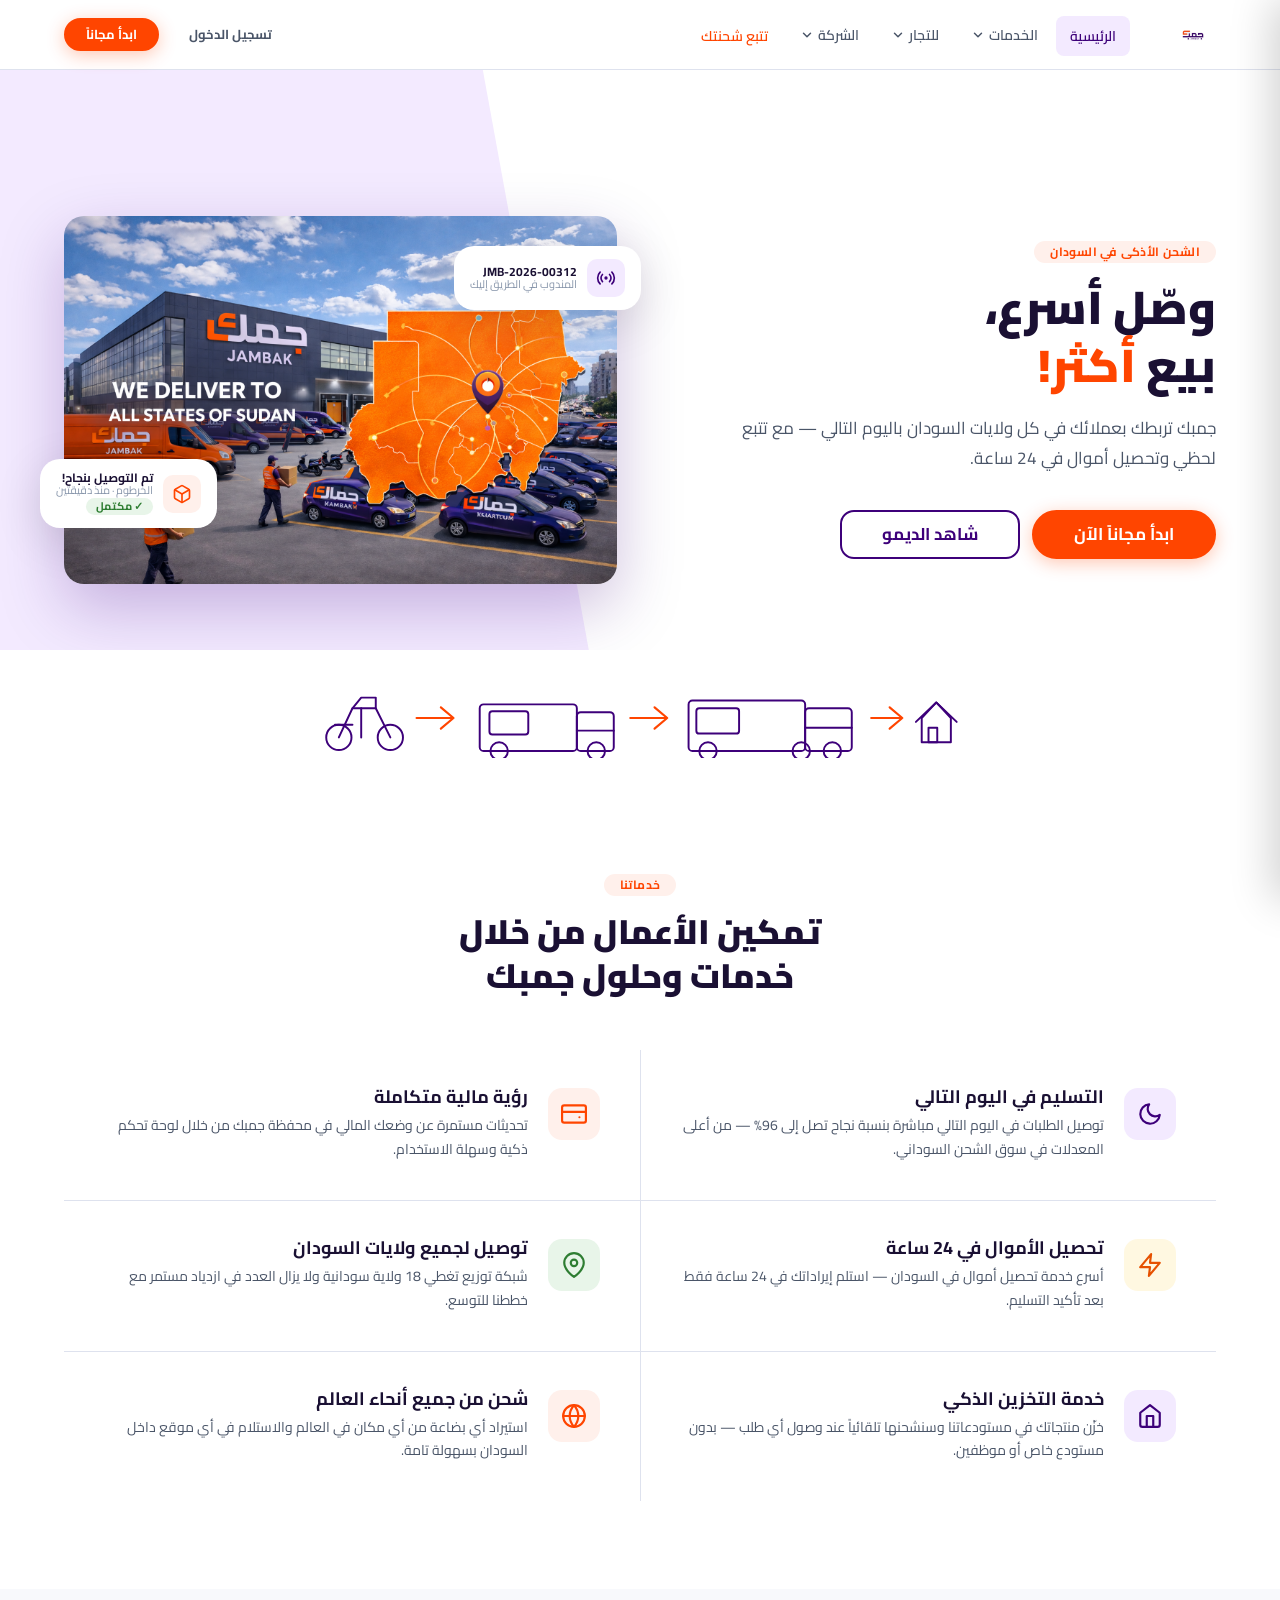
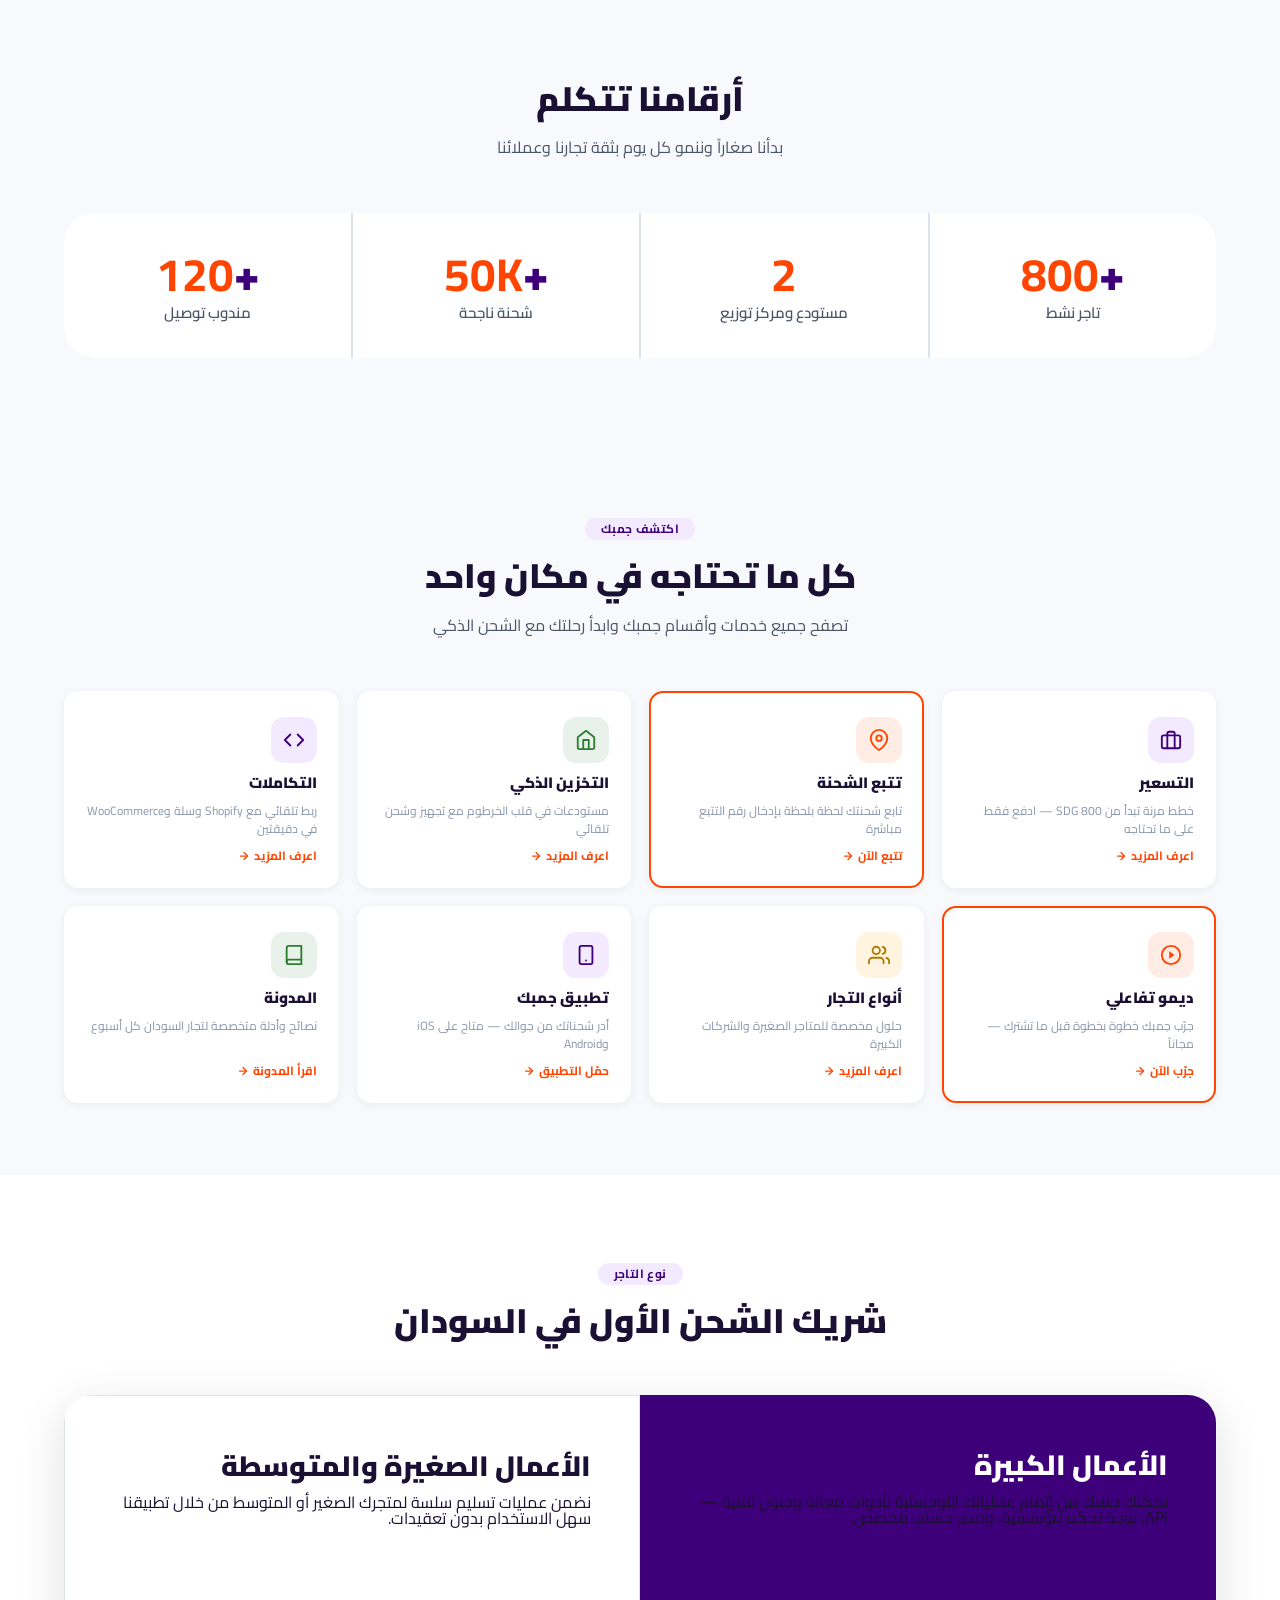
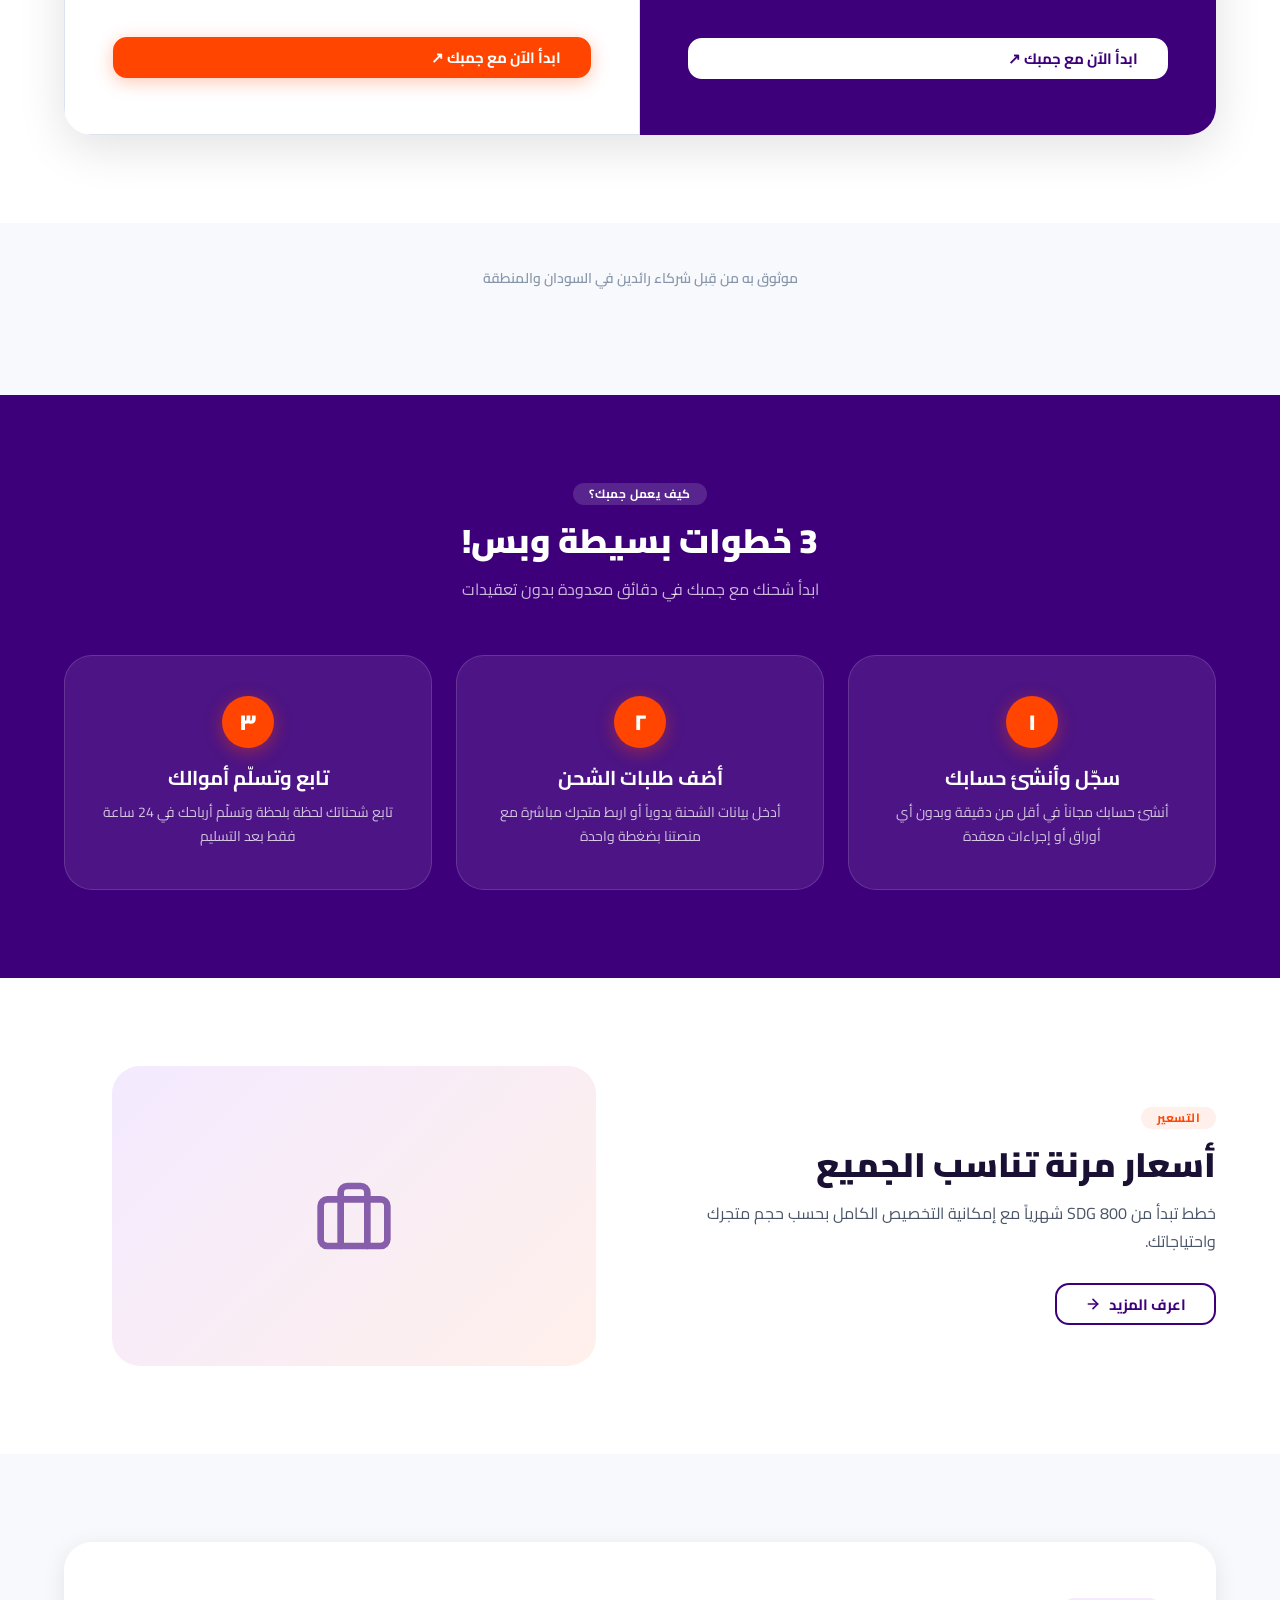
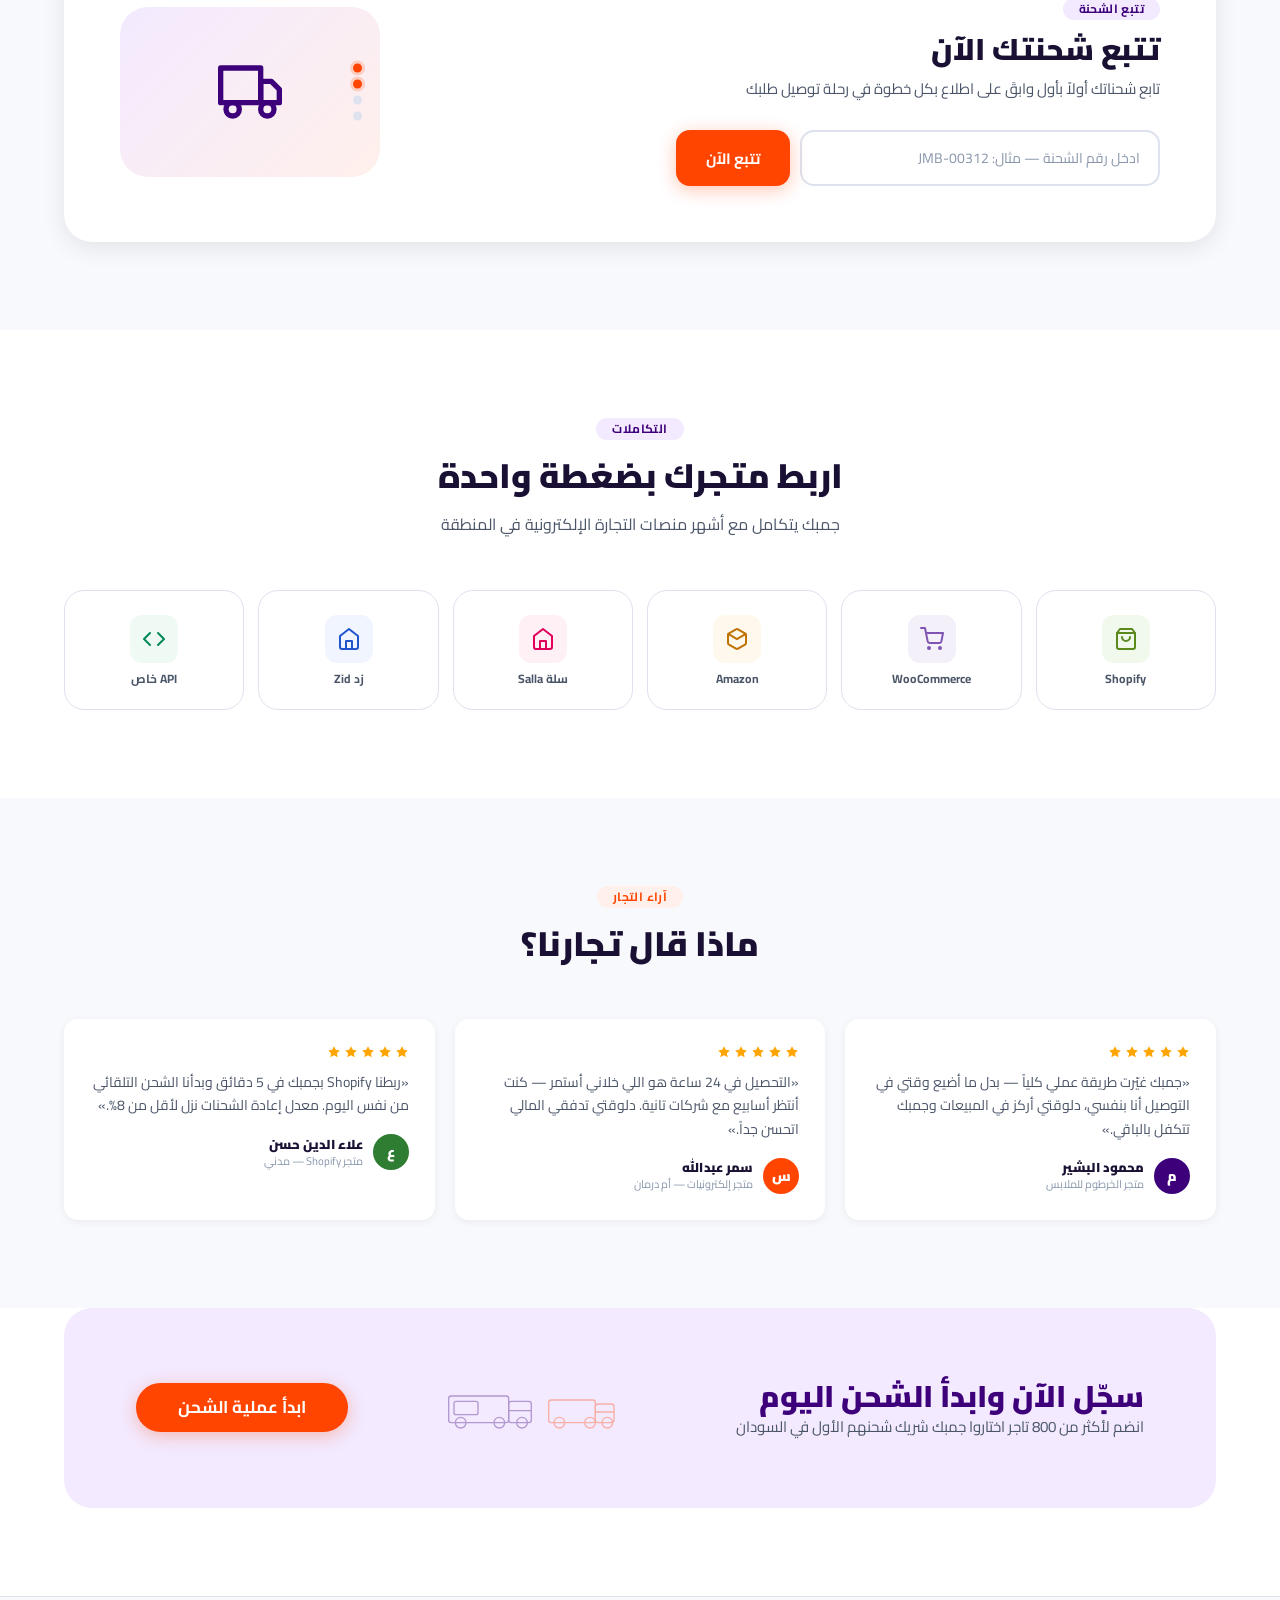
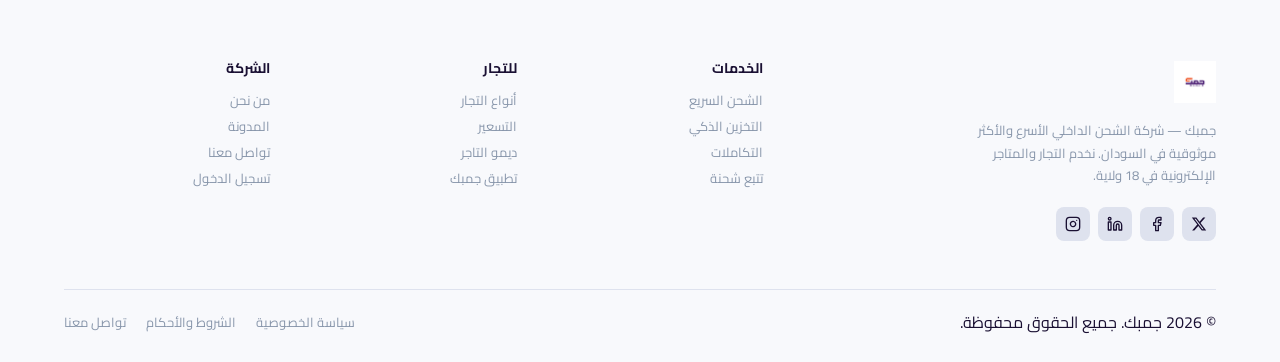
==== commit 6bb20a6e: "✨ Mobile-friendly + real images + real team members - Add hamburger mobile nav (nav.js) to all 13 pa" ====
--- a/index.html
+++ b/index.html
@@ -87,10 +87,12 @@
     .hero-text p { font-size: 17px; color: var(--text-mid); line-height: 1.75; margin-bottom: 36px; }
     .hero-btns { display: flex; gap: 12px; flex-wrap: wrap; }
 
-    .hero-visual { flex: 0 0 42%; position: relative; z-index: 1; display: flex; align-items: flex-end; justify-content: center; }
-    .hex-frame { width: 360px; height: 390px; clip-path: polygon(50% 0%,100% 25%,100% 75%,50% 100%,0% 75%,0% 25%); overflow: hidden; background: var(--gray); display: flex; align-items: center; justify-content: center; }
-    .hex-frame-inner { width: 100%; height: 100%; background: linear-gradient(160deg, var(--purple-light) 0%, #c9e8ff 100%); display: flex; align-items: center; justify-content: center; }
-    .hex-frame-inner img { width: 160px; opacity: .65; }
+    .hero-visual { flex: 0 0 48%; position: relative; z-index: 1; display: flex; align-items: center; justify-content: center; }
+    .hero-photo-wrap {
+      width: 100%; border-radius: 20px; overflow: hidden;
+      box-shadow: 0 24px 64px rgba(61,0,122,.25);
+    }
+    .hero-photo-wrap img { width: 100%; height: auto; display: block; }
 
     .hero-tag { position: absolute; background: var(--white); border-radius: var(--radius-lg); padding: 13px 16px; box-shadow: var(--shadow-lg); display: flex; align-items: center; gap: 10px; animation: float 3s ease-in-out infinite; }
     .hero-tag.t1 { bottom: 56px; left: -24px; }
@@ -289,10 +291,8 @@
   </div>
 
   <div class="hero-visual">
-    <div class="hex-frame">
-      <div class="hex-frame-inner">
-        <img src="IMG_4994.JPG" alt="جمبك"/>
-      </div>
+    <div class="hero-photo-wrap">
+      <img src="hero-map.png" alt="جمبك - نوصّل لكل ولايات السودان"/>
     </div>
     <div class="hero-tag t1">
       <div class="htag-icon orange"><svg><use href="#ic-package"/></svg></div>
@@ -699,5 +699,6 @@
   }
 </script>
 
+<script src="nav.js"></script>
 </body>
 </html>
--- a/base.css
+++ b/base.css
@@ -242,16 +242,127 @@
 .cta-band p  { font-size: 15px; color: var(--text-mid); }
 .cta-band .trucks-svg { flex-shrink: 0; opacity: .35; }
 
+/* ── HAMBURGER BUTTON ─────────────────────────────────────── */
+.nav-hamburger {
+  display: none;
+  flex-direction: column; justify-content: center; align-items: center;
+  gap: 5px; width: 40px; height: 40px;
+  background: none; border: none; cursor: pointer;
+  margin-right: auto; /* push to far left in RTL */
+  padding: 4px;
+}
+.hb-bar {
+  display: block; width: 22px; height: 2.5px;
+  background: var(--purple); border-radius: 2px;
+  transition: transform .22s ease, opacity .22s ease;
+}
+
+/* ── MOBILE NAV OVERLAY ───────────────────────────────────── */
+.mobile-nav-overlay {
+  position: fixed; top: 0; right: 0;
+  width: min(320px, 88vw); height: 100vh;
+  background: var(--white); z-index: 9999;
+  box-shadow: -8px 0 40px rgba(0,0,0,.18);
+  transform: translateX(100%);
+  transition: transform .3s cubic-bezier(.4,0,.2,1);
+  display: flex; flex-direction: column; overflow-y: auto;
+}
+.mobile-nav-overlay.open { transform: translateX(0); }
+
+.mobile-nav-backdrop {
+  position: fixed; inset: 0; z-index: 9998;
+  background: rgba(0,0,0,.45);
+  opacity: 0; pointer-events: none;
+  transition: opacity .3s ease;
+}
+.mobile-nav-backdrop.open { opacity: 1; pointer-events: auto; }
+
+.mno-header {
+  display: flex; align-items: center; justify-content: space-between;
+  padding: 18px 20px; border-bottom: 1px solid var(--gray-mid);
+  flex-shrink: 0;
+}
+.mno-close {
+  background: var(--gray); border: none; width: 34px; height: 34px;
+  border-radius: 50%; font-size: 16px; cursor: pointer;
+  display: flex; align-items: center; justify-content: center;
+  color: var(--text-mid); transition: background var(--transition);
+}
+.mno-close:hover { background: var(--orange); color: var(--white); }
+
+.mno-links {
+  flex: 1; padding: 16px 0;
+  list-style: none;
+}
+.mno-links > li > a,
+.mno-group-label {
+  display: block; padding: 12px 24px;
+  font-size: 16px; font-weight: 700; color: var(--text);
+  transition: color var(--transition), background var(--transition);
+  border-right: 3px solid transparent;
+}
+.mno-links > li > a:hover,
+.mno-links > li > a.active {
+  color: var(--purple); background: var(--purple-light);
+  border-right-color: var(--purple);
+}
+.mno-group-label {
+  color: var(--text-light); font-size: 13px; font-weight: 800;
+  text-transform: uppercase; letter-spacing: .5px;
+  padding-top: 16px; cursor: default;
+}
+.mno-sub { list-style: none; }
+.mno-sub li a {
+  display: block; padding: 10px 36px;
+  font-size: 14px; font-weight: 600; color: var(--text-mid);
+  transition: color var(--transition);
+}
+.mno-sub li a:hover { color: var(--orange); }
+
+.mno-actions {
+  padding: 16px 20px 28px;
+  border-top: 1px solid var(--gray-mid);
+  display: flex; flex-direction: column; gap: 10px;
+}
+.mno-actions a {
+  display: block; text-align: center;
+  padding: 12px 20px; border-radius: var(--radius-md);
+  font-size: 15px; font-weight: 700;
+}
+.mno-actions a.btn-primary { background: var(--orange); color: var(--white); }
+.mno-actions a.btn-ghost,
+.mno-actions a:not(.btn-primary) {
+  background: var(--purple-light); color: var(--purple);
+}
+
 /* ── RESPONSIVE ───────────────────────────────────────────── */
 @media (max-width: 1024px) {
   .section { padding: 60px 28px; }
-  .nav { padding: 0 28px; }
+  .nav { padding: 0 28px; gap: 24px; }
   .site-footer { padding: 48px 28px 24px; }
   .cta-band { margin: 0 28px 60px; padding: 40px 32px; flex-direction: column; text-align: center; }
   .footer-grid { grid-template-columns: 1fr 1fr; }
 }
-@media (max-width: 640px) {
-  .nav-links { display: none; }
+@media (max-width: 768px) {
+  .nav-hamburger { display: flex; }
+  .nav-links, .nav-actions { display: none; }
+  .nav { padding: 0 20px; gap: 0; }
   .section { padding: 48px 20px; }
+  .sec-title { font-size: 26px; }
+  .sec-sub { font-size: 14px; }
+  .stat-num { font-size: 36px; }
+  .btn-lg { padding: 13px 28px; font-size: 15px; }
+  .cta-band { margin: 0 20px 48px; padding: 32px 24px; }
+  .cta-band h2 { font-size: 22px; }
+  .footer-grid { grid-template-columns: 1fr 1fr; }
+  .footer-bottom { flex-direction: column; gap: 12px; text-align: center; }
+  .t-display { font-size: 30px; }
+  .t-h1      { font-size: 26px; }
+  .t-h2      { font-size: 22px; }
+}
+@media (max-width: 480px) {
+  .section { padding: 40px 16px; }
+  .sec-title { font-size: 22px; }
   .footer-grid { grid-template-columns: 1fr; }
-}
+  .t-display { font-size: 26px; }
+}
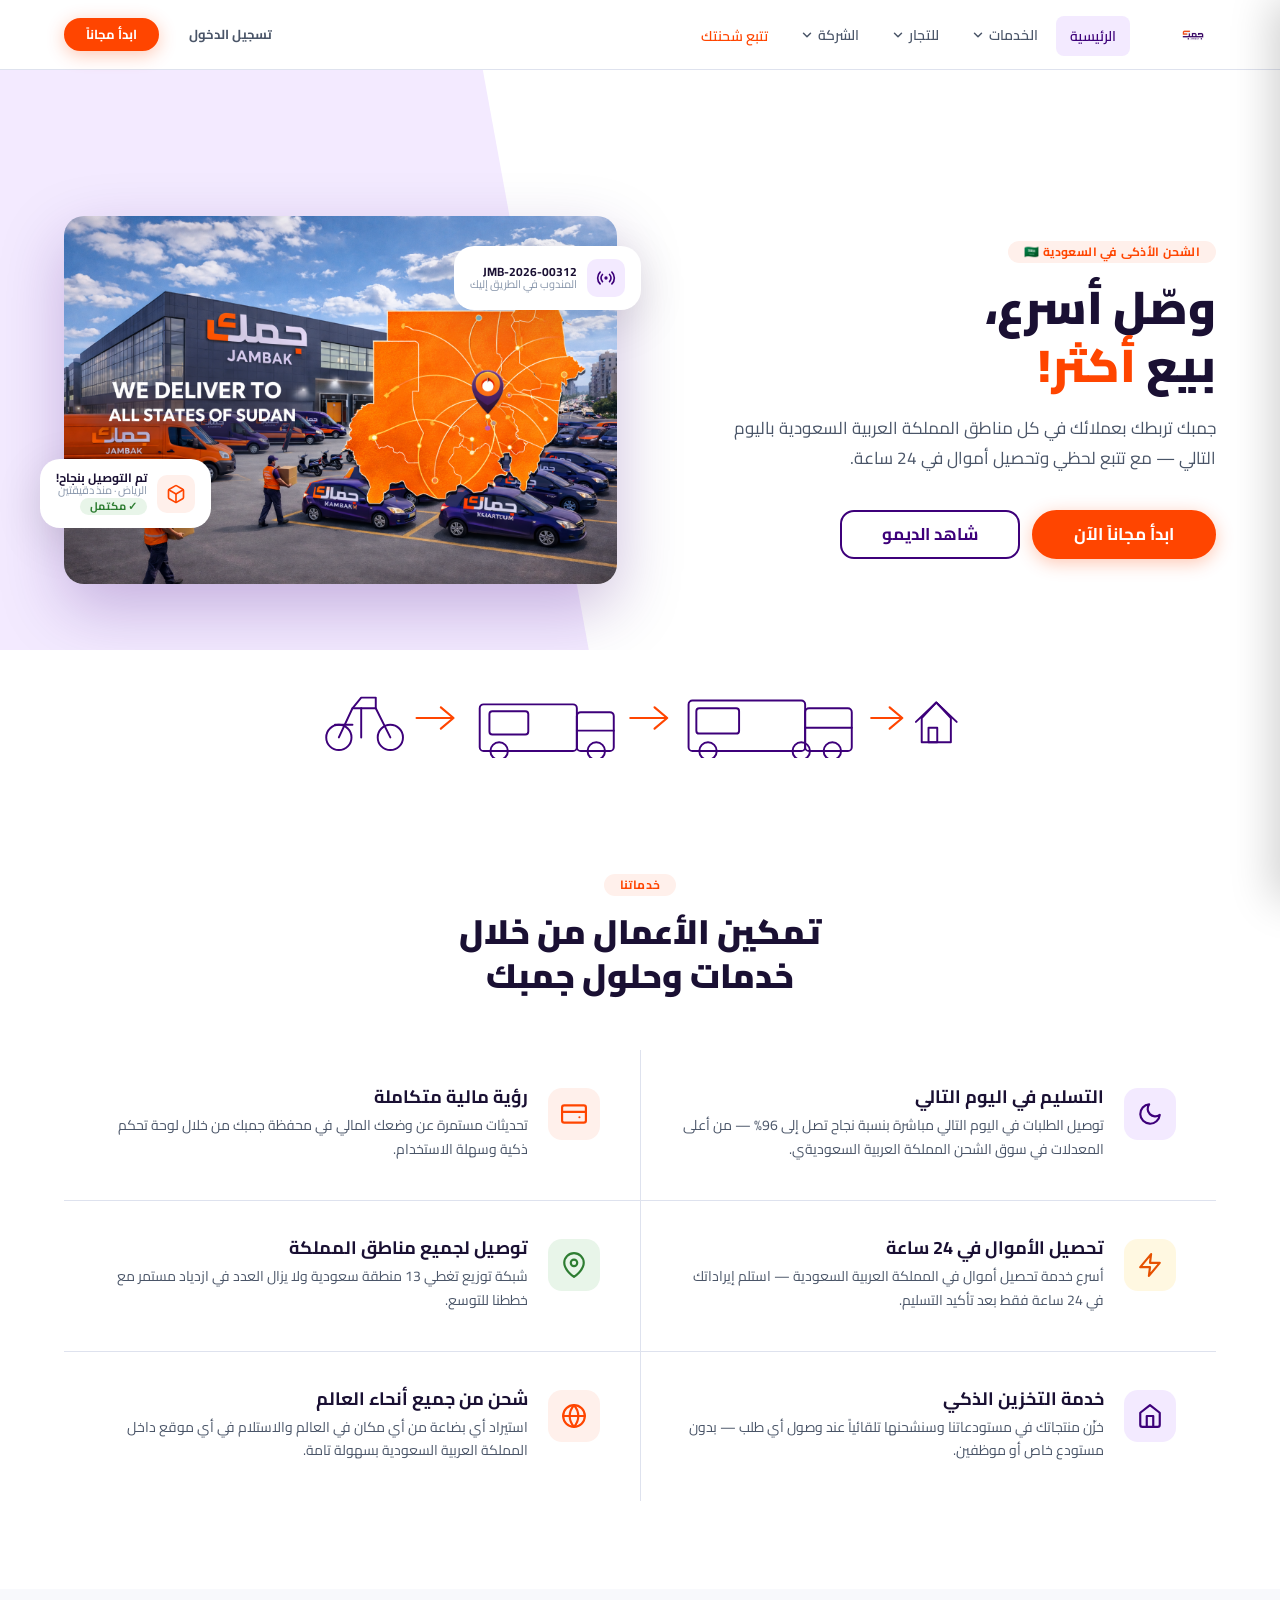
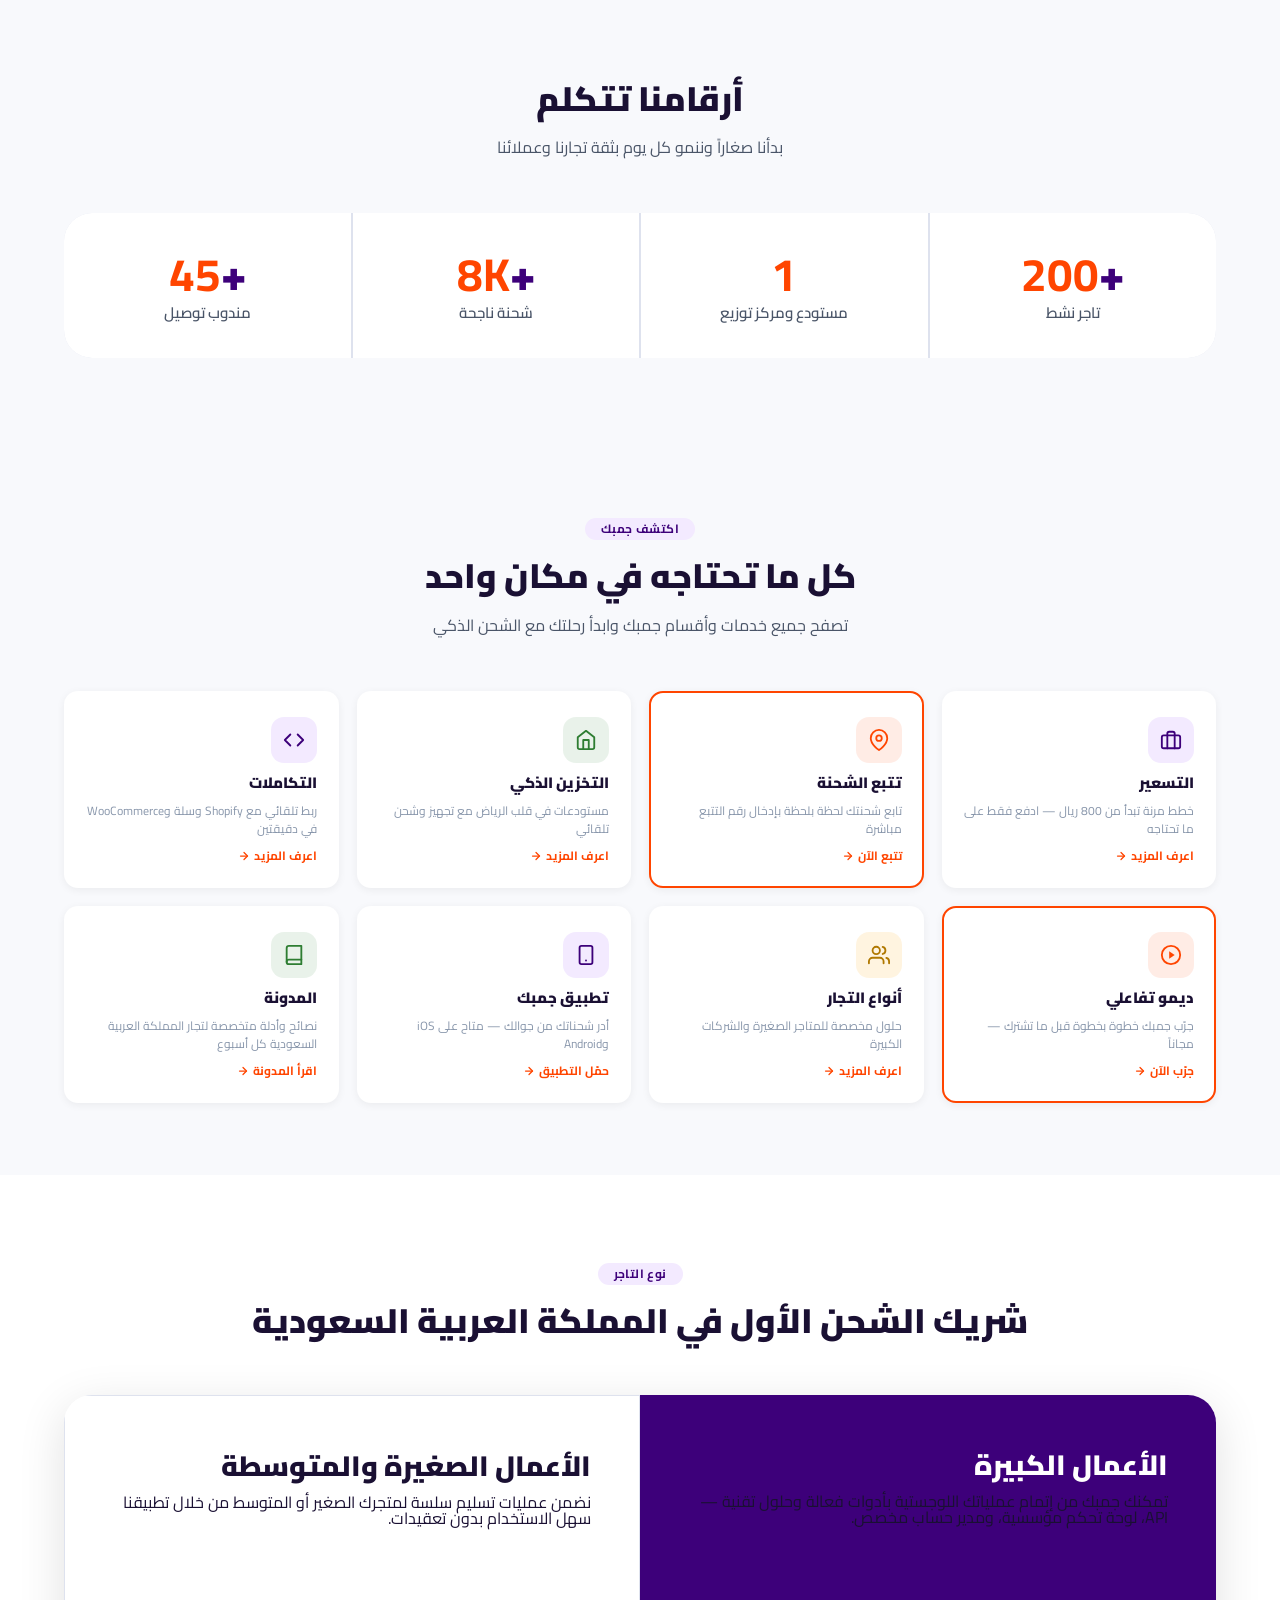
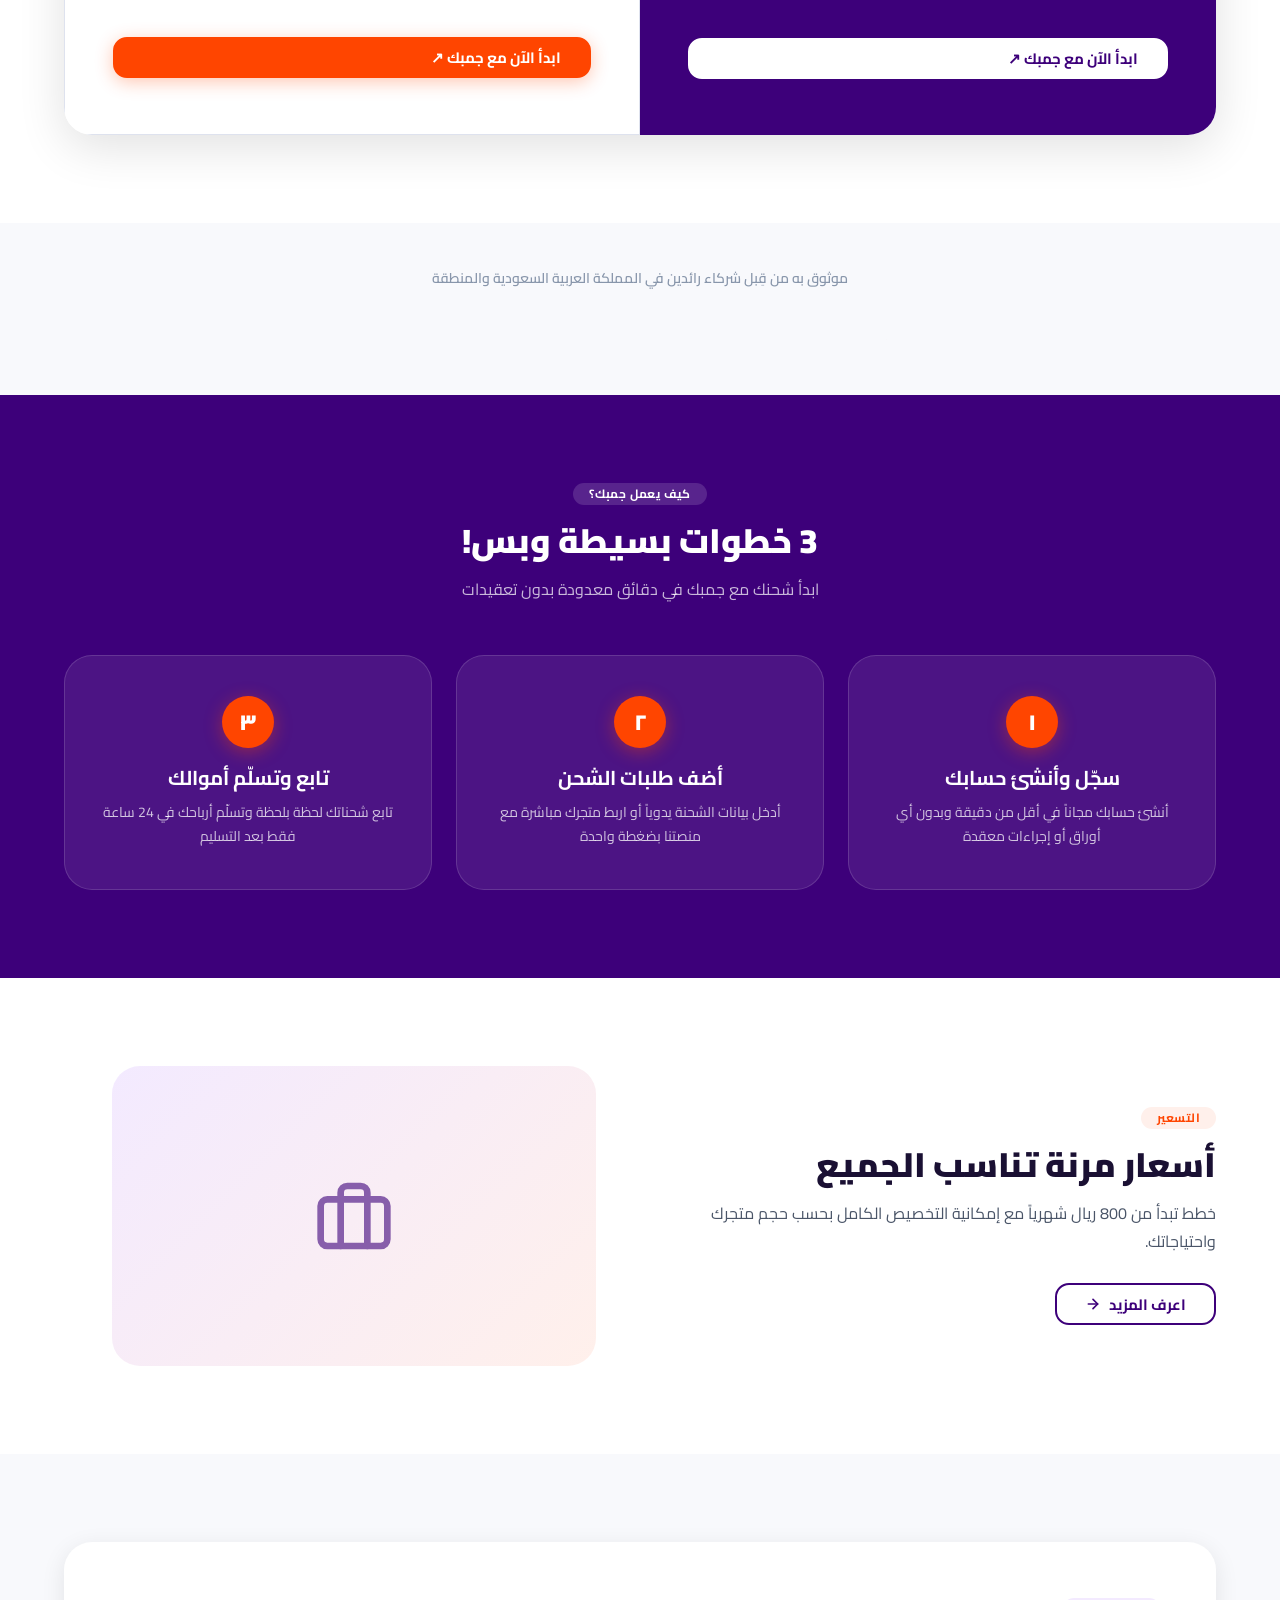
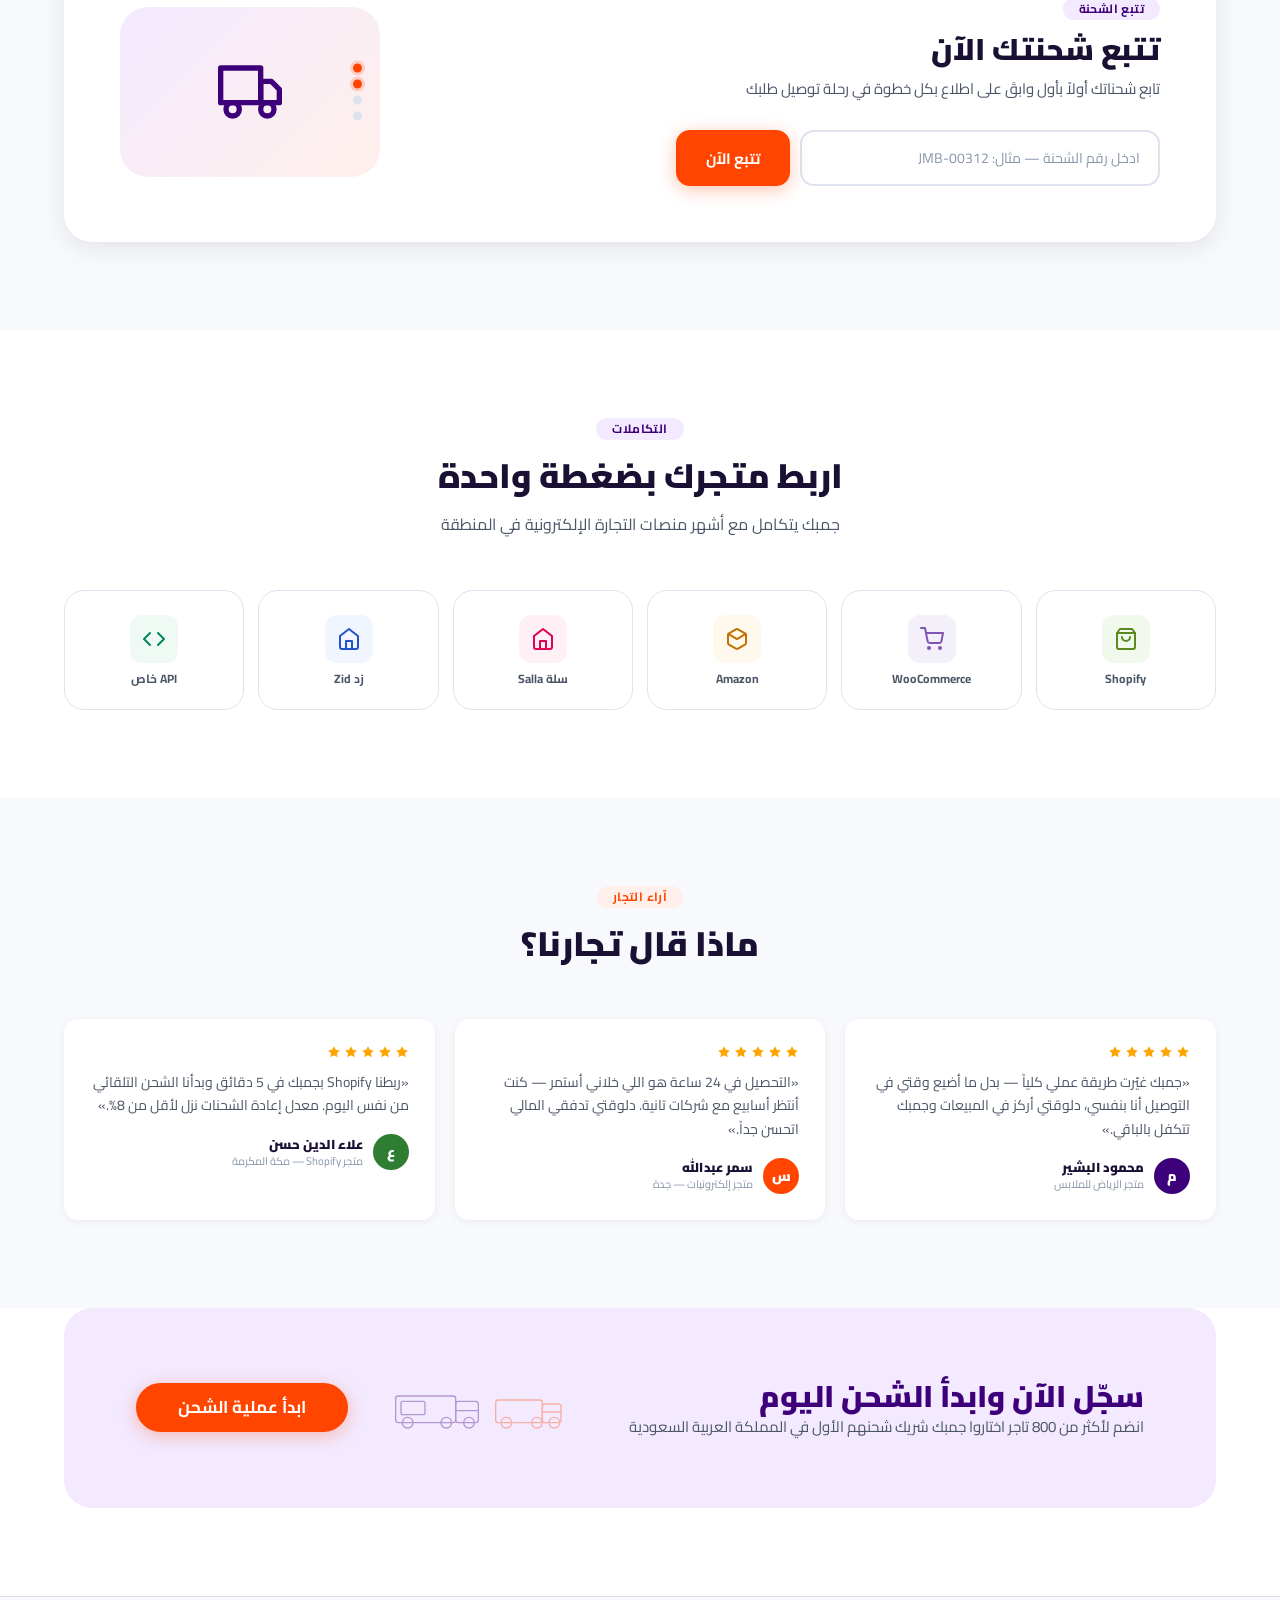
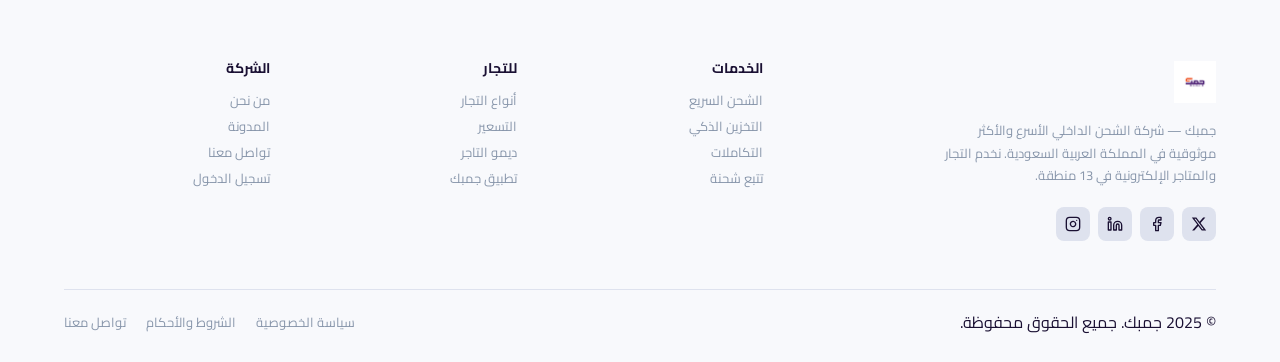
==== commit c99afc2d: "🇸🇦 KSA branch — Jambak Saudi Arabia Adapt all 14 pages for Saudi Arabia market: - Country: Sudan → S" ====
--- a/index.html
+++ b/index.html
@@ -3,7 +3,7 @@
 <head>
   <meta charset="UTF-8" />
   <meta name="viewport" content="width=device-width, initial-scale=1.0" />
-  <title>جمبك | شركة الشحن الأولى في السودان</title>
+  <title>جمبك | شركة الشحن الأولى في المملكة العربية السعودية</title>
   <link rel="preconnect" href="https://fonts.googleapis.com" />
   <link rel="preconnect" href="https://fonts.gstatic.com" crossorigin />
   <link href="https://fonts.googleapis.com/css2?family=Cairo:wght@400;500;600;700;900&display=swap" rel="stylesheet" />
@@ -281,9 +281,9 @@
 <!-- ══ HERO ══ -->
 <section class="hero" id="hero">
   <div class="hero-text">
-    <span class="sec-tag orange" style="margin-bottom:16px">الشحن الأذكى في السودان</span>
+    <span class="sec-tag orange" style="margin-bottom:16px">الشحن الأذكى في السعودية 🇸🇦</span>
     <h1>وصّل أسرع،<br/>بيع <em>أكثر!</em></h1>
-    <p>جمبك تربطك بعملائك في كل ولايات السودان باليوم التالي — مع تتبع لحظي وتحصيل أموال في 24 ساعة.</p>
+    <p>جمبك تربطك بعملائك في كل مناطق المملكة العربية السعودية باليوم التالي — مع تتبع لحظي وتحصيل أموال في 24 ساعة.</p>
     <div class="hero-btns">
       <a href="register.html" class="btn btn-primary btn-lg btn-pill">ابدأ مجاناً الآن</a>
       <a href="demo.html"     class="btn btn-outline btn-lg">شاهد الديمو</a>
@@ -292,13 +292,13 @@
 
   <div class="hero-visual">
     <div class="hero-photo-wrap">
-      <img src="hero-map.png" alt="جمبك - نوصّل لكل ولايات السودان"/>
+      <img src="hero-map.png" alt="جمبك - نوصّل لكل مناطق المملكة"/>
     </div>
     <div class="hero-tag t1">
       <div class="htag-icon orange"><svg><use href="#ic-package"/></svg></div>
       <div class="htag-info">
         <h5>تم التوصيل بنجاح!</h5>
-        <p>الخرطوم · منذ دقيقتين</p>
+        <p>الرياض · منذ دقيقتين</p>
         <span class="badge green">✓ مكتمل</span>
       </div>
     </div>
@@ -349,7 +349,7 @@
       <div class="svc-icon icon-box purple"><svg><use href="#ic-moon"/></svg></div>
       <div class="svc-text">
         <h3>التسليم في اليوم التالي</h3>
-        <p>توصيل الطلبات في اليوم التالي مباشرة بنسبة نجاح تصل إلى 96% — من أعلى المعدلات في سوق الشحن السوداني.</p>
+        <p>توصيل الطلبات في اليوم التالي مباشرة بنسبة نجاح تصل إلى 96% — من أعلى المعدلات في سوق الشحن المملكة العربية السعوديةي.</p>
       </div>
     </div>
     <div class="svc-item">
@@ -363,14 +363,14 @@
       <div class="svc-icon icon-box yellow"><svg><use href="#ic-zap"/></svg></div>
       <div class="svc-text">
         <h3>تحصيل الأموال في 24 ساعة</h3>
-        <p>أسرع خدمة تحصيل أموال في السودان — استلم إيراداتك في 24 ساعة فقط بعد تأكيد التسليم.</p>
+        <p>أسرع خدمة تحصيل أموال في المملكة العربية السعودية — استلم إيراداتك في 24 ساعة فقط بعد تأكيد التسليم.</p>
       </div>
     </div>
     <div class="svc-item">
       <div class="svc-icon icon-box green"><svg><use href="#ic-map-pin"/></svg></div>
       <div class="svc-text">
-        <h3>توصيل لجميع ولايات السودان</h3>
-        <p>شبكة توزيع تغطي 18 ولاية سودانية ولا يزال العدد في ازدياد مستمر مع خططنا للتوسع.</p>
+        <h3>توصيل لجميع مناطق المملكة</h3>
+        <p>شبكة توزيع تغطي 13 منطقة سعودية ولا يزال العدد في ازدياد مستمر مع خططنا للتوسع.</p>
       </div>
     </div>
     <div class="svc-item">
@@ -384,7 +384,7 @@
       <div class="svc-icon icon-box orange"><svg><use href="#ic-globe"/></svg></div>
       <div class="svc-text">
         <h3>شحن من جميع أنحاء العالم</h3>
-        <p>استيراد أي بضاعة من أي مكان في العالم والاستلام في أي موقع داخل السودان بسهولة تامة.</p>
+        <p>استيراد أي بضاعة من أي مكان في العالم والاستلام في أي موقع داخل المملكة العربية السعودية بسهولة تامة.</p>
       </div>
     </div>
   </div>
@@ -398,19 +398,19 @@
   </div>
   <div class="stats-wrap">
     <div class="stat-box">
-      <div class="stat-num">+<b>800</b></div>
+      <div class="stat-num">+<b>200</b></div>
       <div class="stat-lbl">تاجر نشط</div>
     </div>
     <div class="stat-box">
-      <div class="stat-num"><b>2</b></div>
+      <div class="stat-num"><b>1</b></div>
       <div class="stat-lbl">مستودع ومركز توزيع</div>
     </div>
     <div class="stat-box">
-      <div class="stat-num">+<b>50K</b></div>
+      <div class="stat-num">+<b>8K</b></div>
       <div class="stat-lbl">شحنة ناجحة</div>
     </div>
     <div class="stat-box">
-      <div class="stat-num">+<b>120</b></div>
+      <div class="stat-num">+<b>45</b></div>
       <div class="stat-lbl">مندوب توصيل</div>
     </div>
   </div>
@@ -427,7 +427,7 @@
     <a href="pricing.html" class="page-card">
       <div class="pc-icon purple"><svg><use href="#ic-briefcase"/></svg></div>
       <h3>التسعير</h3>
-      <p>خطط مرنة تبدأ من 800 SDG — ادفع فقط على ما تحتاجه</p>
+      <p>خطط مرنة تبدأ من 800 ريال — ادفع فقط على ما تحتاجه</p>
       <span class="pc-link">اعرف المزيد <svg><use href="#ic-arrow"/></svg></span>
     </a>
     <a href="tracking.html" class="page-card featured-page">
@@ -439,7 +439,7 @@
     <a href="storage.html" class="page-card">
       <div class="pc-icon green"><svg><use href="#ic-warehouse"/></svg></div>
       <h3>التخزين الذكي</h3>
-      <p>مستودعات في قلب الخرطوم مع تجهيز وشحن تلقائي</p>
+      <p>مستودعات في قلب الرياض مع تجهيز وشحن تلقائي</p>
       <span class="pc-link">اعرف المزيد <svg><use href="#ic-arrow"/></svg></span>
     </a>
     <a href="integrations.html" class="page-card">
@@ -469,7 +469,7 @@
     <a href="blog.html" class="page-card">
       <div class="pc-icon green"><svg><use href="#ic-book"/></svg></div>
       <h3>المدونة</h3>
-      <p>نصائح وأدلة متخصصة لتجار السودان كل أسبوع</p>
+      <p>نصائح وأدلة متخصصة لتجار المملكة العربية السعودية كل أسبوع</p>
       <span class="pc-link">اقرأ المدونة <svg><use href="#ic-arrow"/></svg></span>
     </a>
   </div>
@@ -479,7 +479,7 @@
 <section class="section">
   <div class="sec-header center">
     <span class="sec-tag purple">نوع التاجر</span>
-    <h2 class="sec-title">شريك الشحن الأول في السودان</h2>
+    <h2 class="sec-title">شريك الشحن الأول في المملكة العربية السعودية</h2>
   </div>
   <div class="pricing-cards">
     <div class="p-card dark">
@@ -501,7 +501,7 @@
 
 <!-- ══ PARTNERS ══ -->
 <section class="section bg-gray" style="padding-top:48px;padding-bottom:48px">
-  <p class="partners-label">موثوق به من قِبل شركاء رائدين في السودان والمنطقة</p>
+  <p class="partners-label">موثوق به من قِبل شركاء رائدين في المملكة العربية السعودية والمنطقة</p>
   <div class="partners-logos">
     <div class="partner-item"><svg height="28" viewBox="0 0 120 32" fill="none"><text x="0" y="26" font-family="Cairo,sans-serif" font-size="26" font-weight="900" fill="#f0522a">JUMIA</text></svg></div>
     <div class="partner-item"><svg height="28" viewBox="0 0 100 32" fill="none"><text x="0" y="26" font-family="Cairo,sans-serif" font-size="26" font-weight="900" fill="#00a8e0">noon</text></svg></div>
@@ -543,7 +543,7 @@
     <div>
       <span class="sec-tag orange">التسعير</span>
       <h2 class="sec-title">أسعار مرنة تناسب الجميع</h2>
-      <p class="sec-sub">خطط تبدأ من 800 SDG شهرياً مع إمكانية التخصيص الكامل بحسب حجم متجرك واحتياجاتك.</p>
+      <p class="sec-sub">خطط تبدأ من 800 ريال شهرياً مع إمكانية التخصيص الكامل بحسب حجم متجرك واحتياجاتك.</p>
       <a href="pricing.html" class="btn btn-outline" style="margin-top:28px">
         اعرف المزيد <svg style="width:16px;height:16px"><use href="#ic-arrow"/></svg>
       </a>
@@ -605,17 +605,17 @@
     <div class="testi-card">
       <div class="testi-stars"><svg><use href="#ic-star"/></svg><svg><use href="#ic-star"/></svg><svg><use href="#ic-star"/></svg><svg><use href="#ic-star"/></svg><svg><use href="#ic-star"/></svg></div>
       <p>«جمبك غيّرت طريقة عملي كلياً — بدل ما أضيع وقتي في التوصيل أنا بنفسي، دلوقتي أركز في المبيعات وجمبك تتكفل بالباقي.»</p>
-      <div class="testi-author"><div class="testi-av" style="background:var(--purple)">م</div><div><strong>محمود البشير</strong><span>متجر الخرطوم للملابس</span></div></div>
+      <div class="testi-author"><div class="testi-av" style="background:var(--purple)">م</div><div><strong>محمود البشير</strong><span>متجر الرياض للملابس</span></div></div>
     </div>
     <div class="testi-card">
       <div class="testi-stars"><svg><use href="#ic-star"/></svg><svg><use href="#ic-star"/></svg><svg><use href="#ic-star"/></svg><svg><use href="#ic-star"/></svg><svg><use href="#ic-star"/></svg></div>
       <p>«التحصيل في 24 ساعة هو اللي خلاني أستمر — كنت أنتظر أسابيع مع شركات تانية. دلوقتي تدفقي المالي اتحسن جداً.»</p>
-      <div class="testi-author"><div class="testi-av" style="background:var(--orange)">س</div><div><strong>سمر عبدالله</strong><span>متجر إلكترونيات — أم درمان</span></div></div>
+      <div class="testi-author"><div class="testi-av" style="background:var(--orange)">س</div><div><strong>سمر عبدالله</strong><span>متجر إلكترونيات — جدة</span></div></div>
     </div>
     <div class="testi-card">
       <div class="testi-stars"><svg><use href="#ic-star"/></svg><svg><use href="#ic-star"/></svg><svg><use href="#ic-star"/></svg><svg><use href="#ic-star"/></svg><svg><use href="#ic-star"/></svg></div>
       <p>«ربطنا Shopify بجمبك في 5 دقائق وبدأنا الشحن التلقائي من نفس اليوم. معدل إعادة الشحنات نزل لأقل من 8%.»</p>
-      <div class="testi-author"><div class="testi-av" style="background:#2E7D32">ع</div><div><strong>علاء الدين حسن</strong><span>متجر Shopify — مدني</span></div></div>
+      <div class="testi-author"><div class="testi-av" style="background:#2E7D32">ع</div><div><strong>علاء الدين حسن</strong><span>متجر Shopify — مكة المكرمة</span></div></div>
     </div>
   </div>
 </section>
@@ -624,7 +624,7 @@
 <div class="cta-band">
   <div>
     <h2>سجّل الآن وابدأ الشحن اليوم</h2>
-    <p>انضم لأكثر من 800 تاجر اختاروا جمبك شريك شحنهم الأول في السودان</p>
+    <p>انضم لأكثر من 800 تاجر اختاروا جمبك شريك شحنهم الأول في المملكة العربية السعودية</p>
   </div>
   <svg class="trucks-svg" width="200" height="80" viewBox="0 0 300 80" fill="none">
     <g stroke="#3D007A" stroke-width="2" stroke-linecap="round" stroke-linejoin="round">
@@ -646,7 +646,7 @@
   <div class="footer-grid">
     <div class="footer-brand">
       <img src="جمبك.jpg" alt="جمبك" class="footer-logo"/>
-      <p>جمبك — شركة الشحن الداخلي الأسرع والأكثر موثوقية في السودان. نخدم التجار والمتاجر الإلكترونية في 18 ولاية.</p>
+      <p>جمبك — شركة الشحن الداخلي الأسرع والأكثر موثوقية في المملكة العربية السعودية. نخدم التجار والمتاجر الإلكترونية في 13 منطقة.</p>
       <div class="social-row">
         <a href="#" class="social-btn"><svg><use href="#ic-x"/></svg></a>
         <a href="#" class="social-btn"><svg><use href="#ic-fb"/></svg></a>
@@ -683,7 +683,7 @@
     </div>
   </div>
   <div class="footer-bottom">
-    <span>© 2026 جمبك. جميع الحقوق محفوظة.</span>
+    <span>© 2025 جمبك. جميع الحقوق محفوظة.</span>
     <div class="footer-btm-links">
       <a href="#">سياسة الخصوصية</a>
       <a href="#">الشروط والأحكام</a>
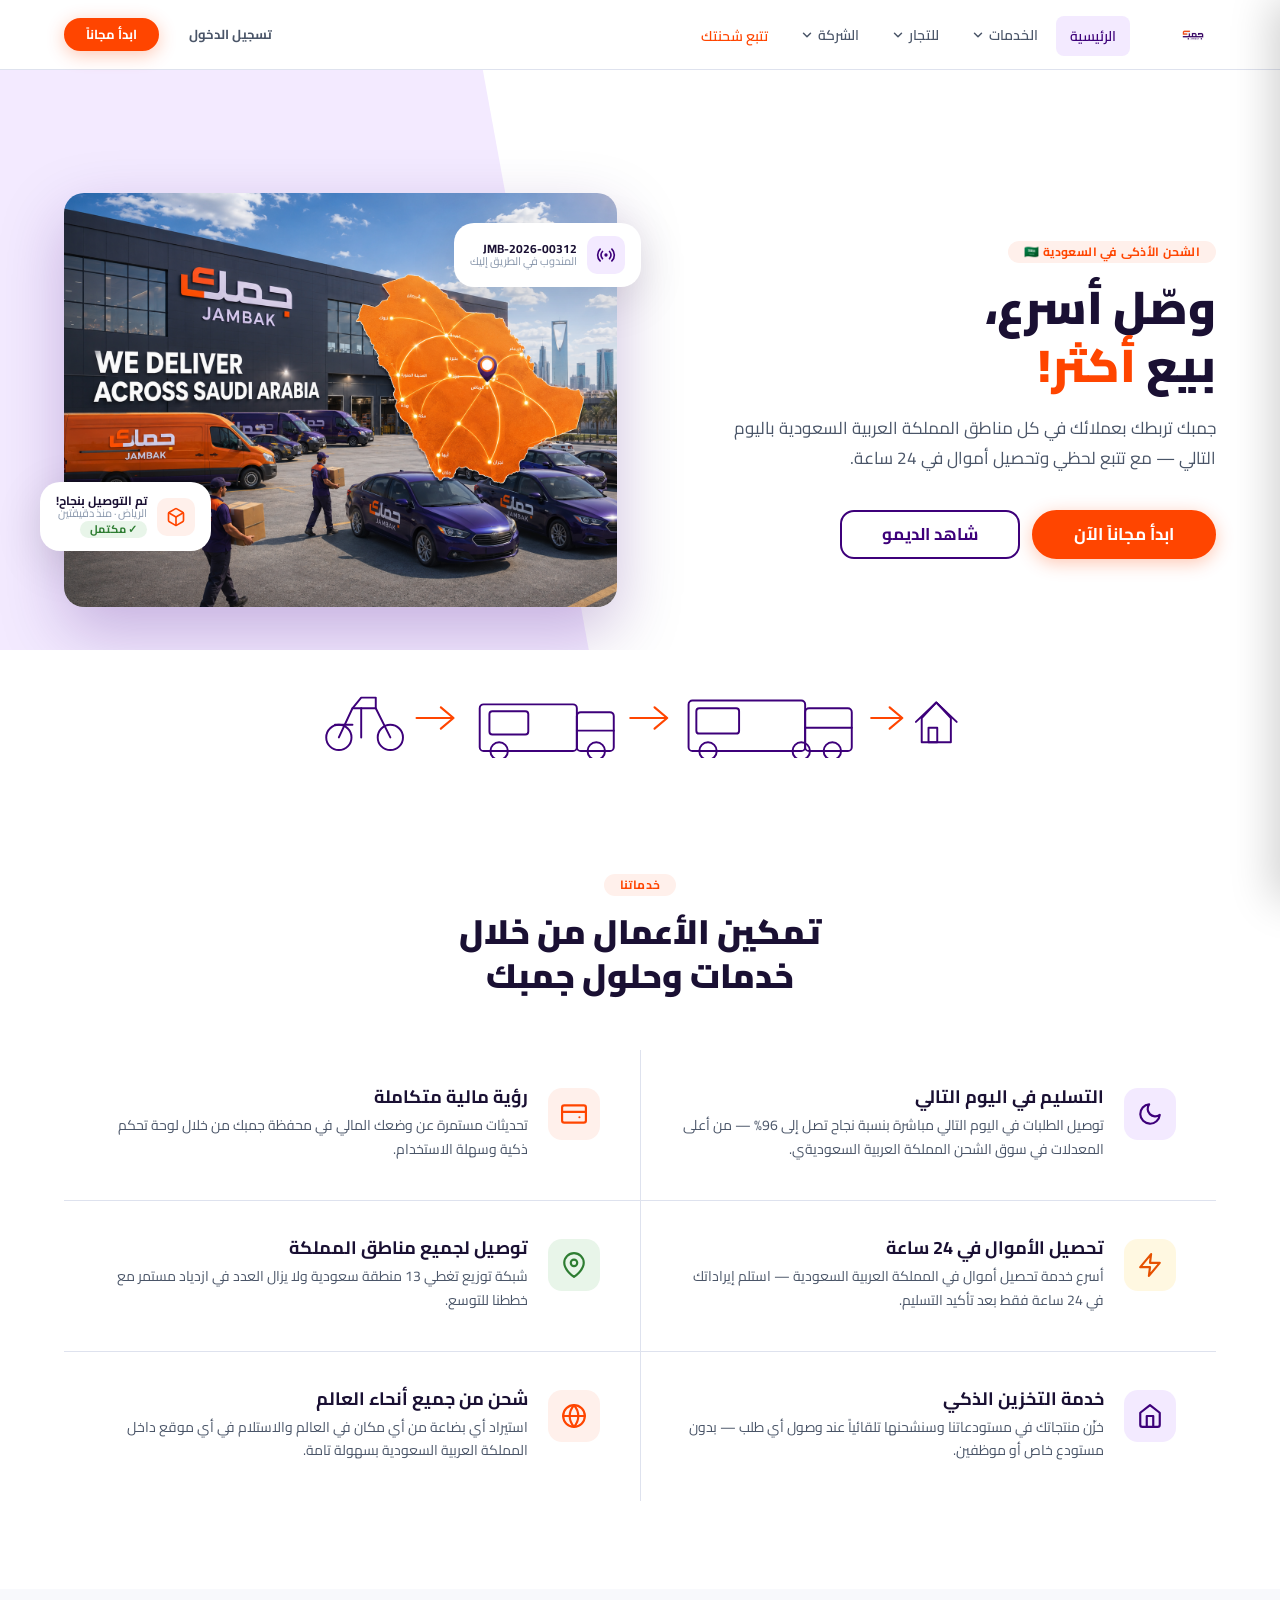
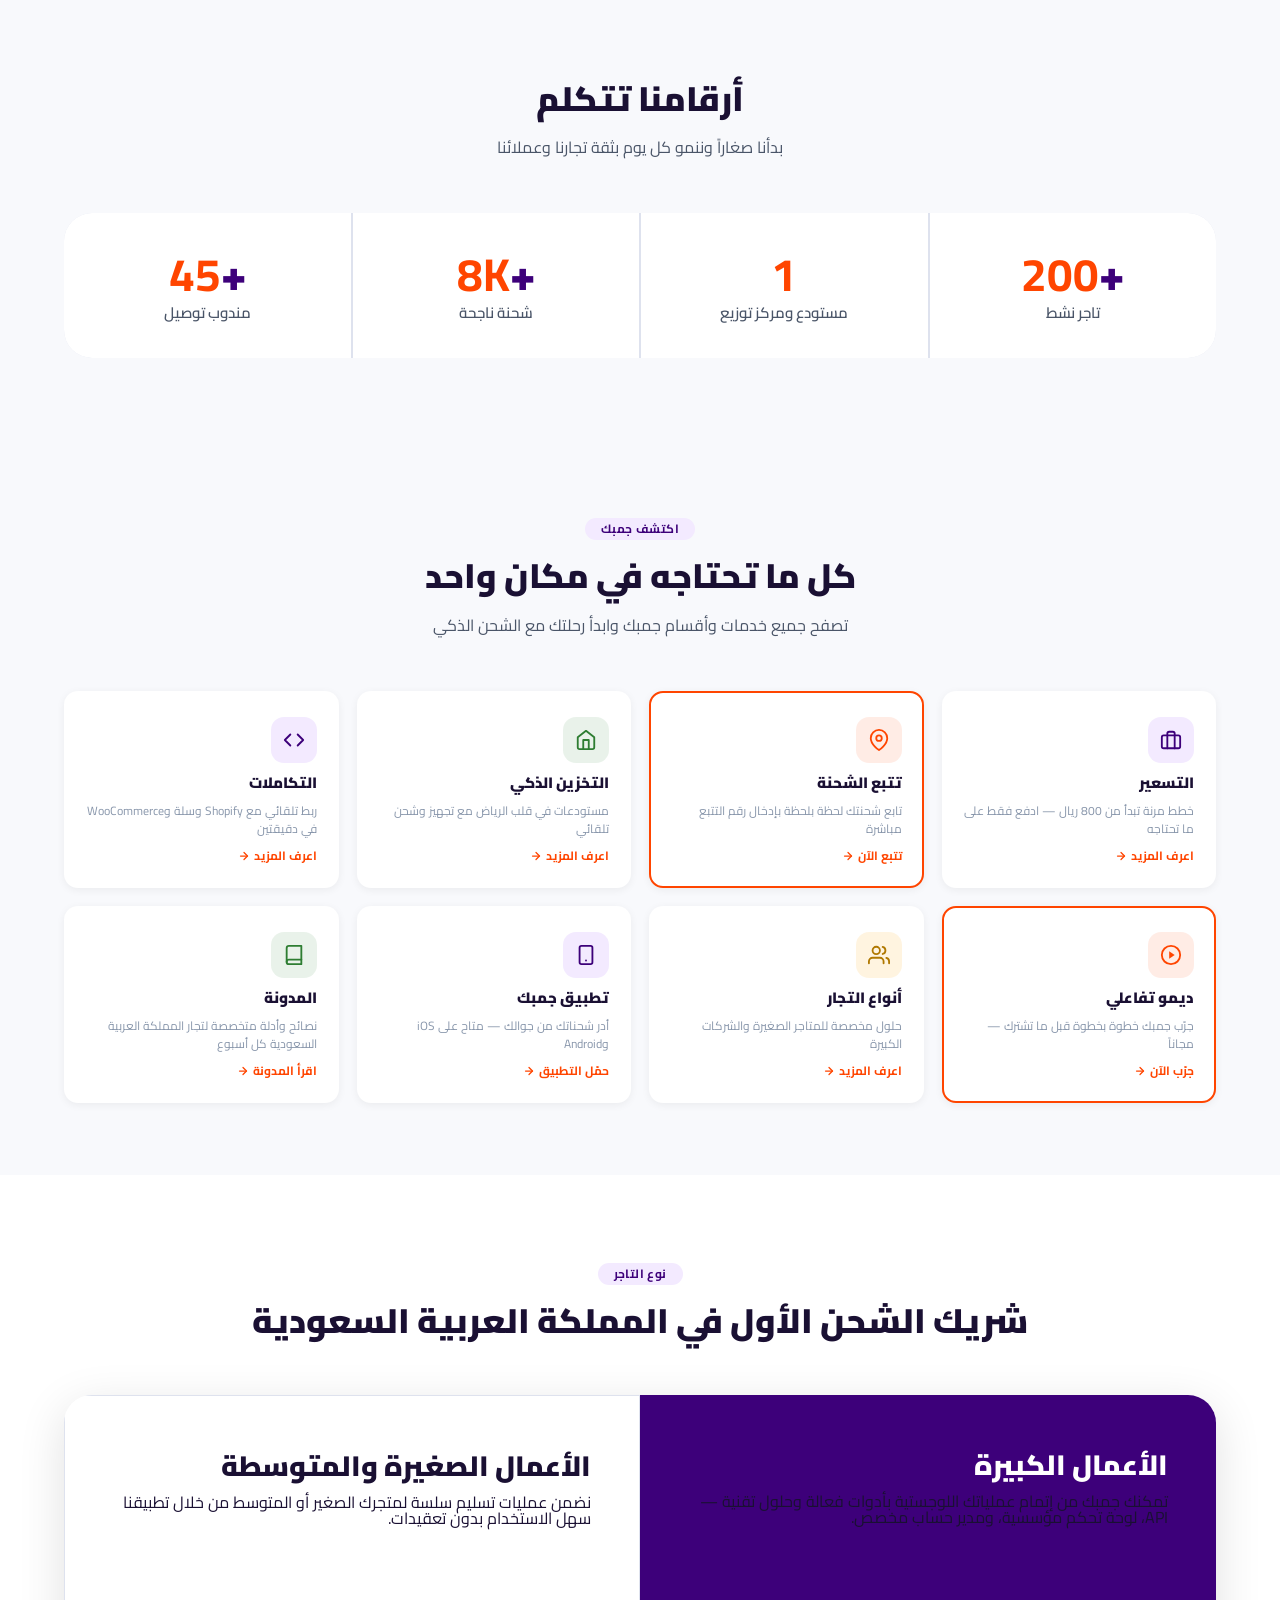
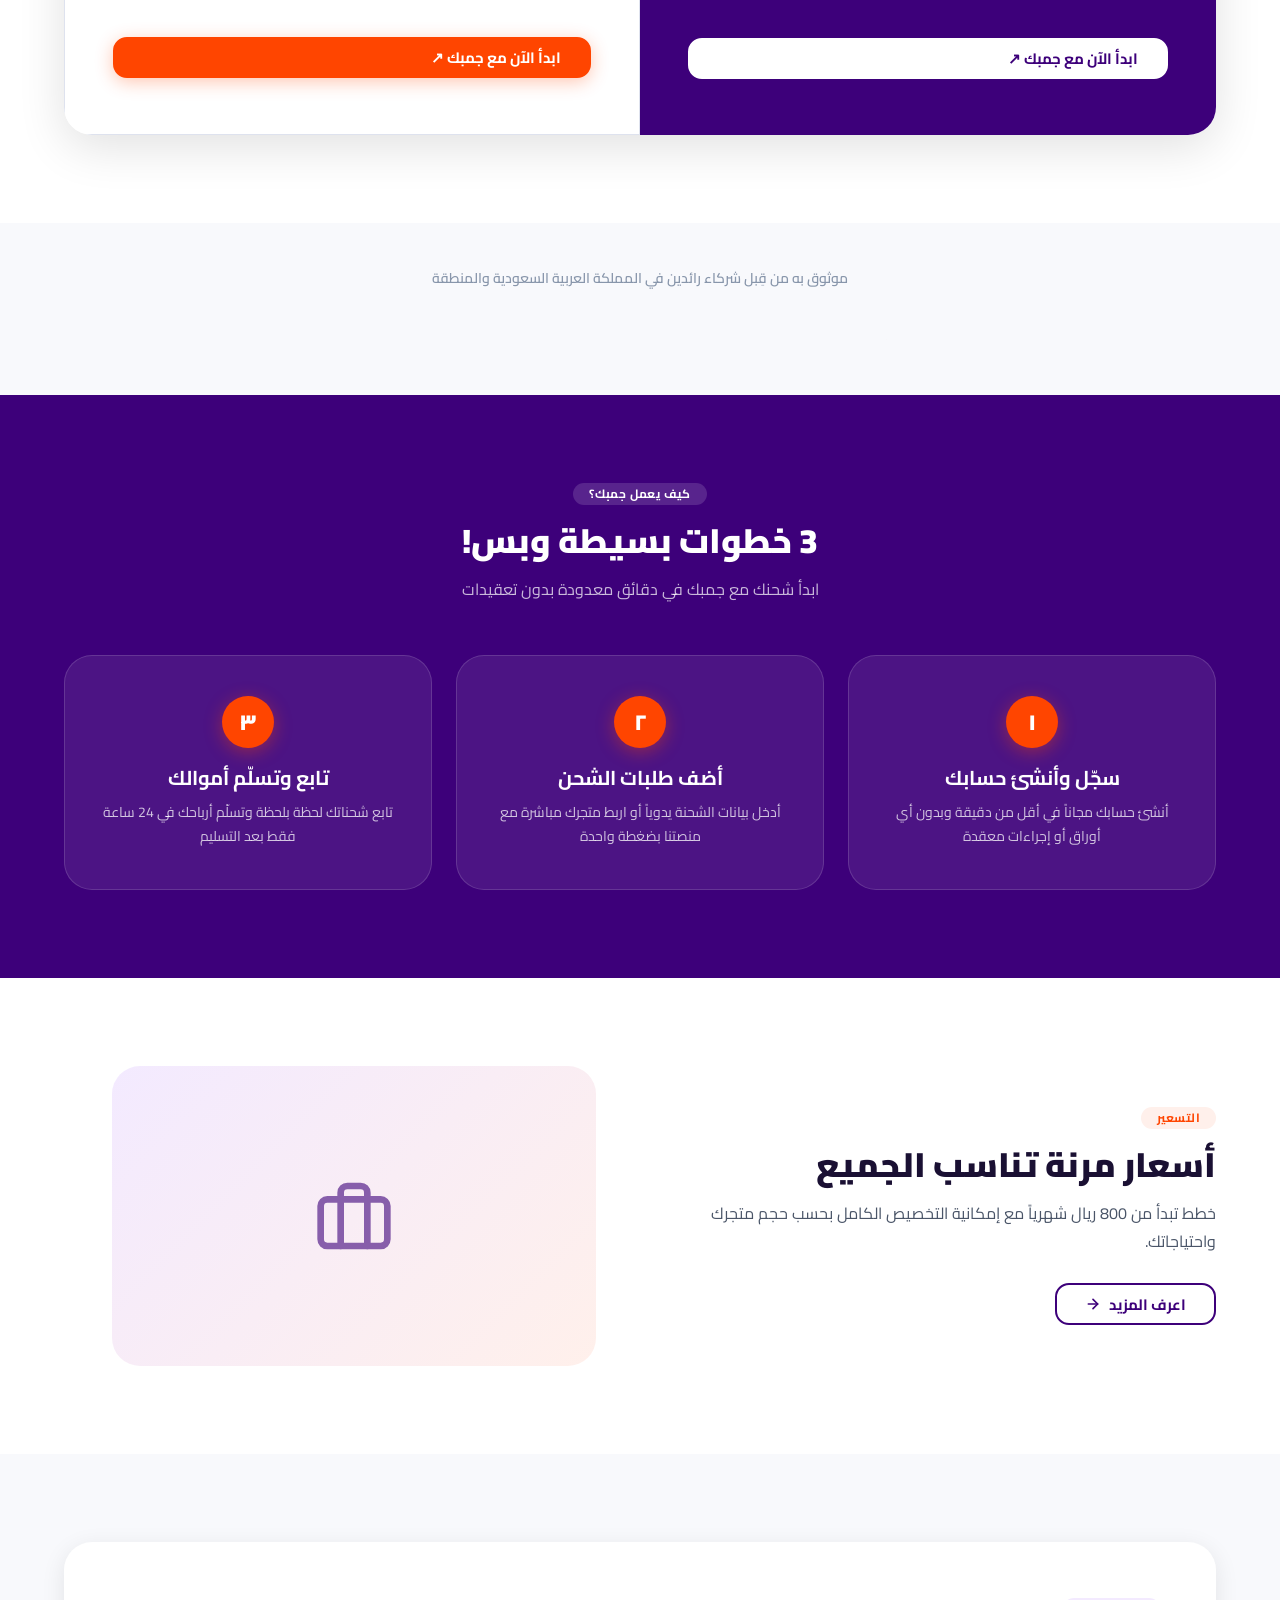
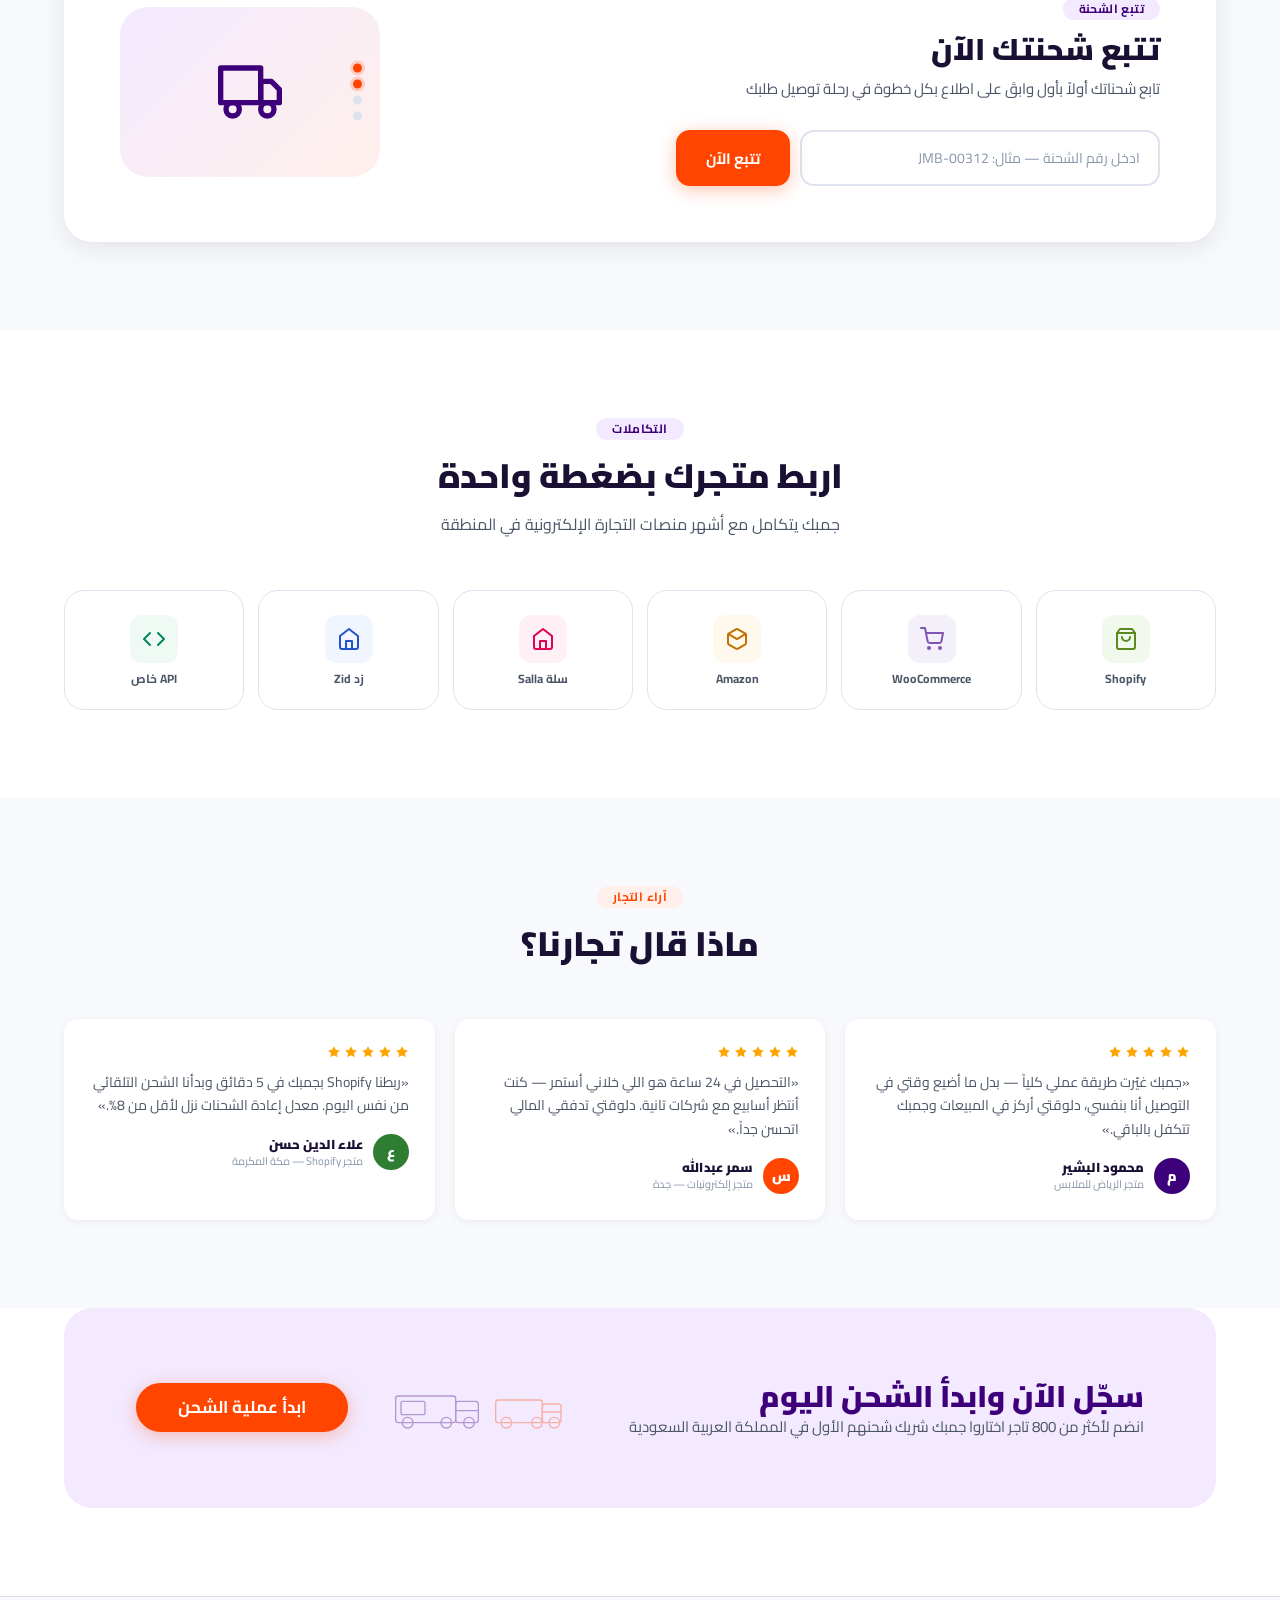
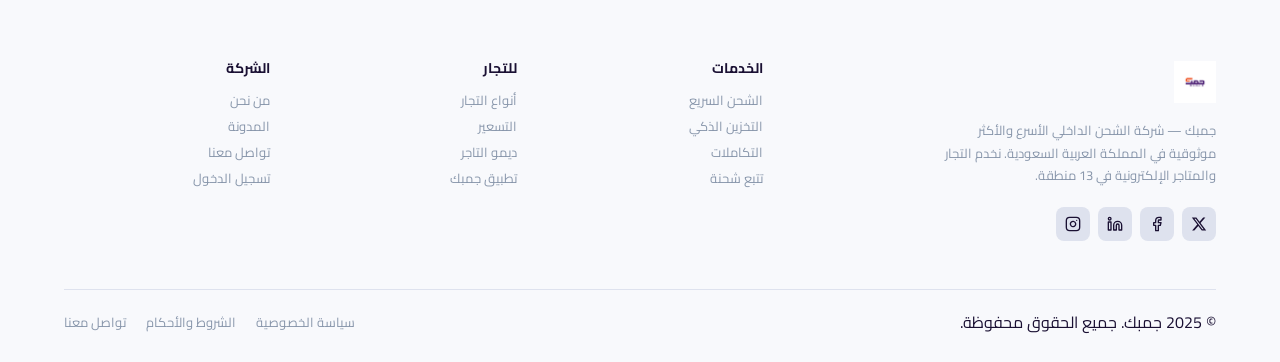
==== commit c3e2c2d3: "🖼️ KSA hero images updated - index.html + about.html: KSA Hero (WE DELIVER ACROSS SAUDI ARABIA) - st" ====
--- a/index.html
+++ b/index.html
@@ -292,7 +292,7 @@
 
   <div class="hero-visual">
     <div class="hero-photo-wrap">
-      <img src="hero-map.png" alt="جمبك - نوصّل لكل مناطق المملكة"/>
+      <img src="ksa-hero.png" alt="جمبك - نوصّل لكل مناطق المملكة"/>
     </div>
     <div class="hero-tag t1">
       <div class="htag-icon orange"><svg><use href="#ic-package"/></svg></div>
